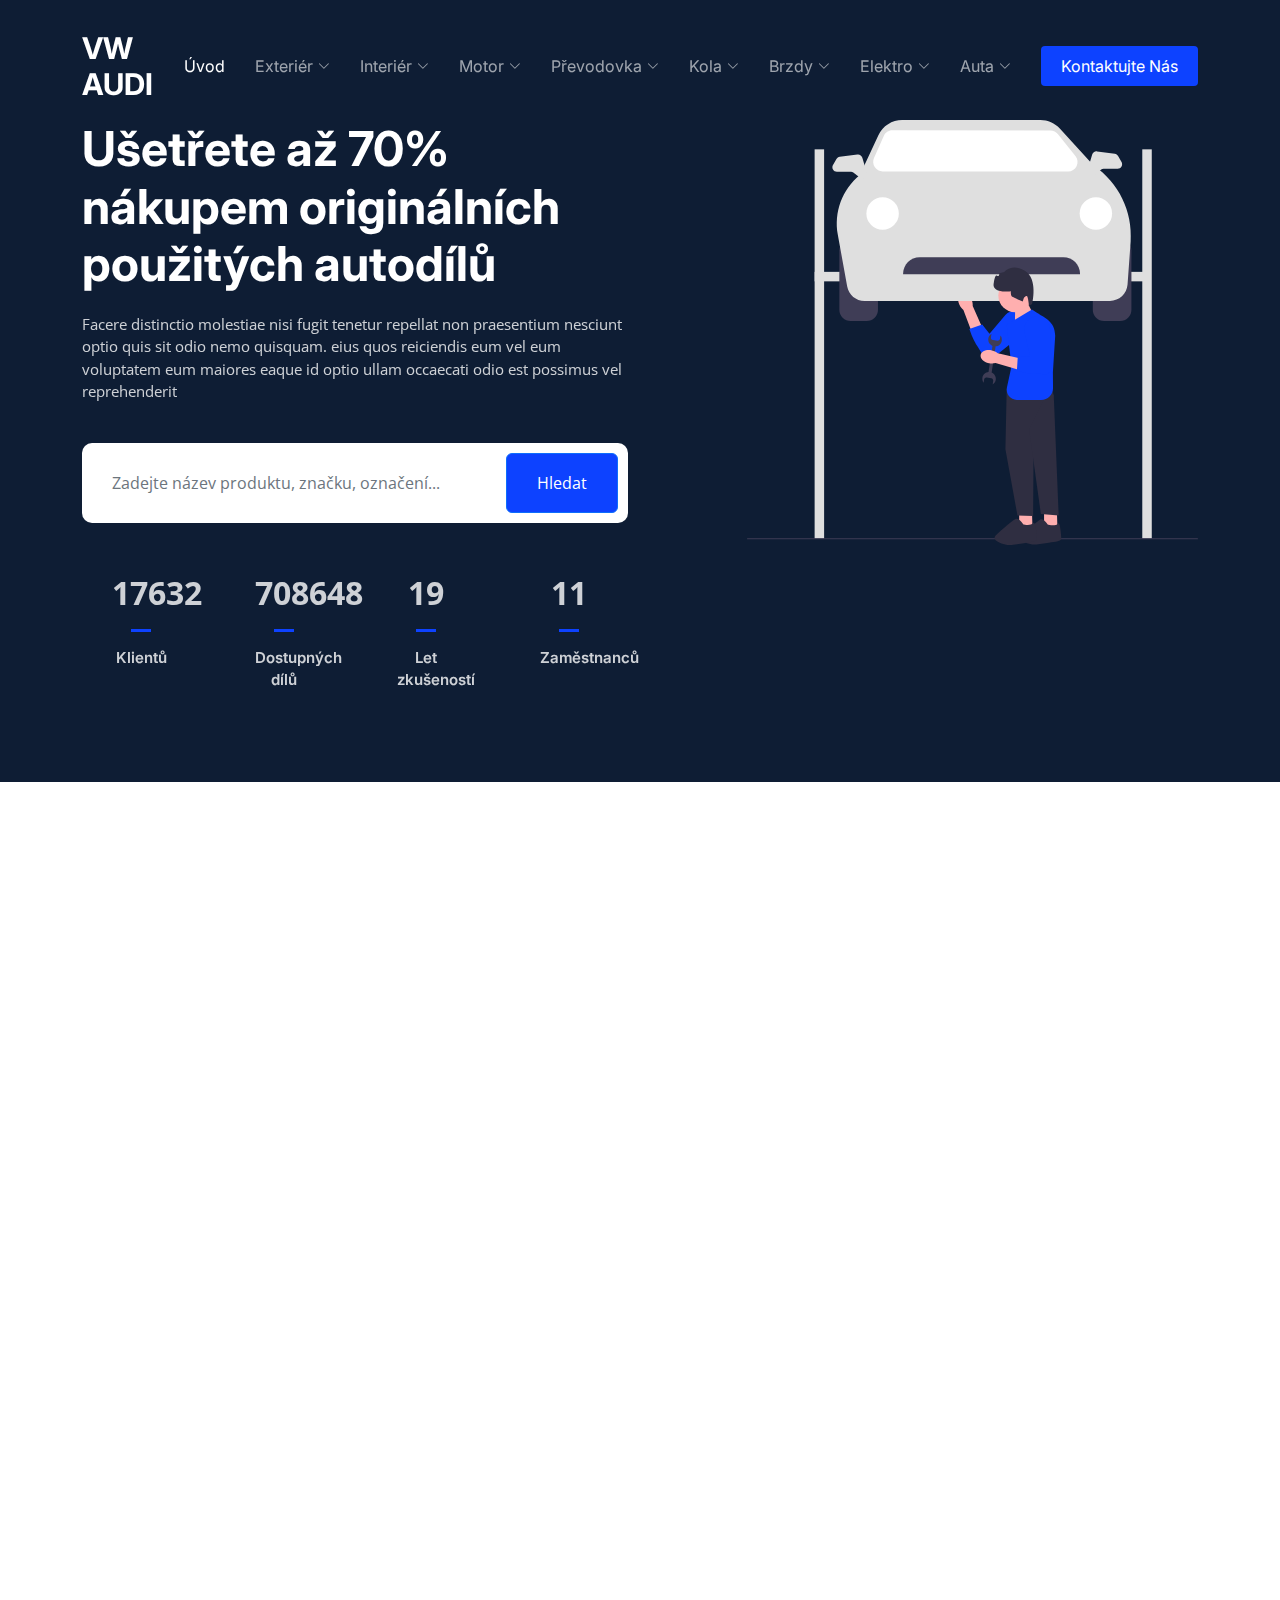
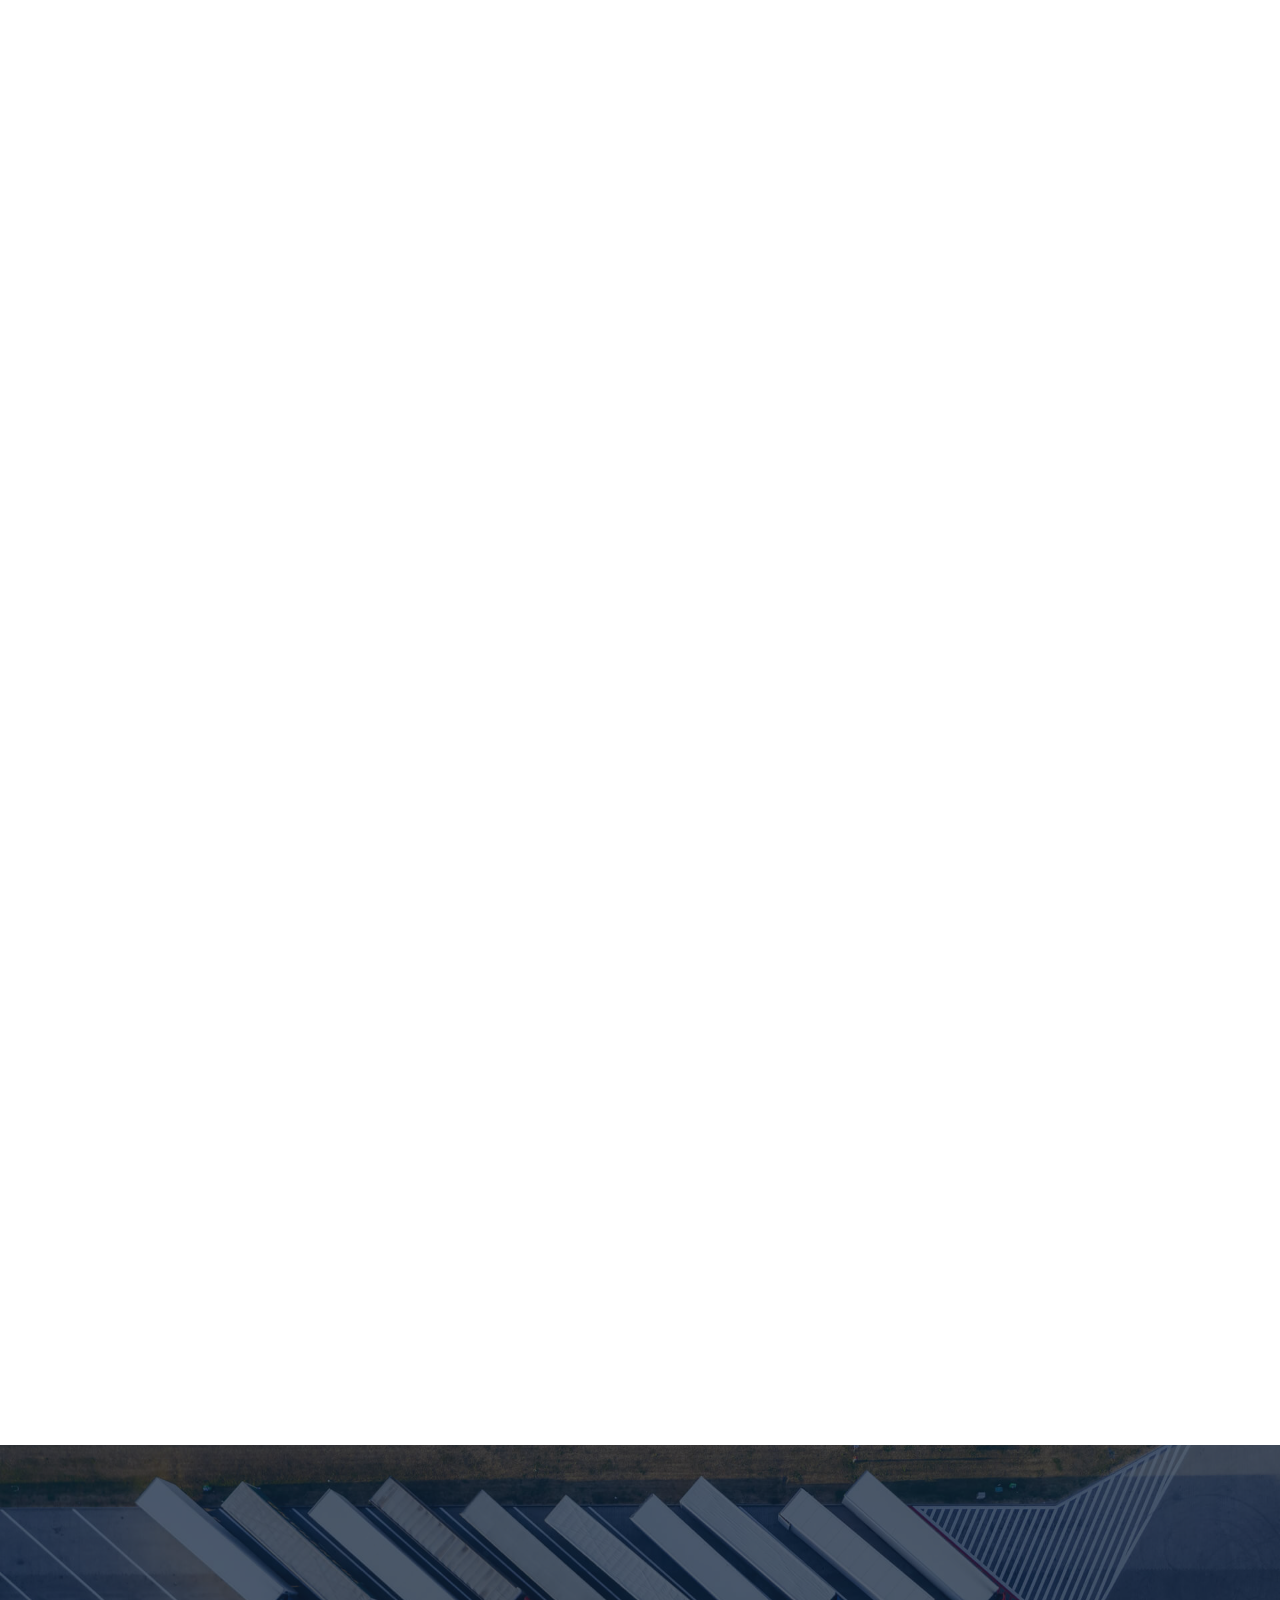
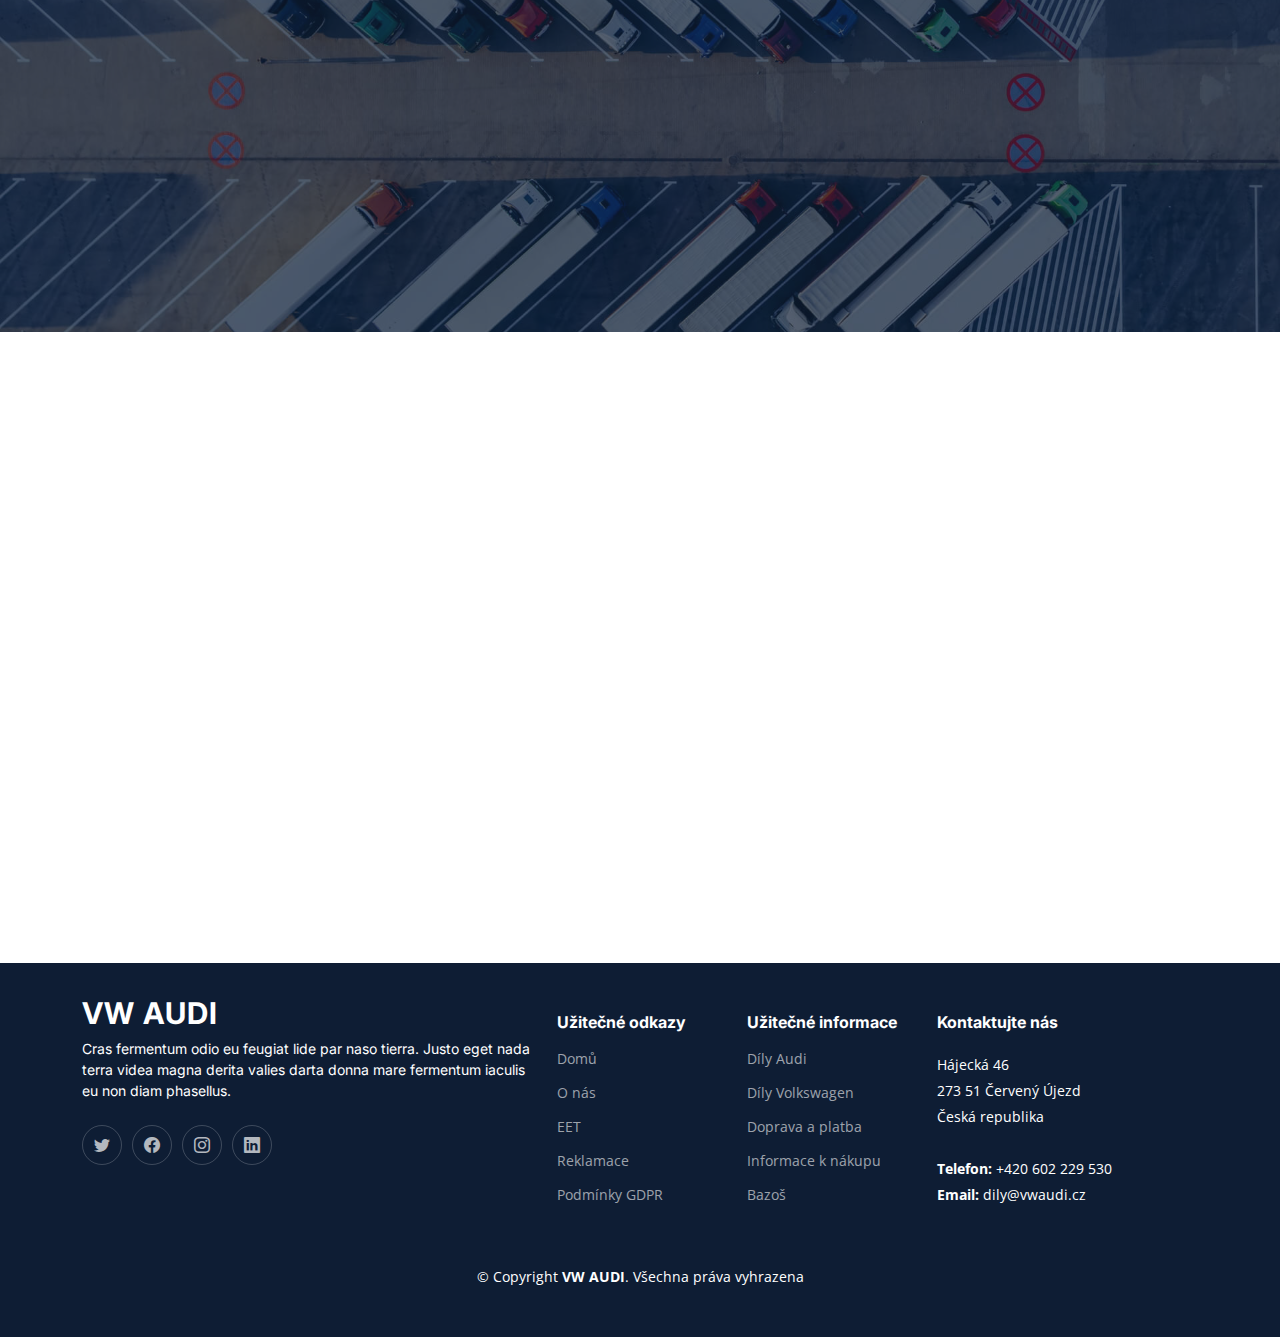
==== index.html @ 7b7fe3d1 "Initial commit" ====
<!DOCTYPE html>
<html lang="cs">

<head>
  <meta charset="utf-8">
  <meta content="width=device-width, initial-scale=1.0" name="viewport">

  <title>VW AUDI - Hlavní stránka</title>
  <meta content="" name="description">
  <meta content="" name="keywords">

  <!-- Favicons -->
  <link rel="apple-touch-icon" sizes="180x180" href="assets/img/favicon/apple-touch-icon.png">
  <link rel="icon" type="image/png" sizes="32x32" href="assets/img/favicon/favicon-32x32.png">
  <link rel="icon" type="image/png" sizes="16x16" href="assets/img/favicon/favicon-16x16.png">
  <link rel="manifest" href="assets/img/favicon/site.webmanifest">

  <!-- Google Fonts -->
  <link rel="preconnect" href="https://fonts.googleapis.com">
  <link rel="preconnect" href="https://fonts.gstatic.com" crossorigin>
  <link href="https://fonts.googleapis.com/css2?family=Open+Sans:ital,wght@0,300;0,400;0,500;0,600;0,700;1,300;1,400;1,600;1,700&family=Poppins:ital,wght@0,300;0,400;0,500;0,600;0,700;1,300;1,400;1,500;1,600;1,700&family=Inter:ital,wght@0,300;0,400;0,500;0,600;0,700;1,300;1,400;1,500;1,600;1,700&display=swap" rel="stylesheet">

  <!-- Vendor CSS Files -->
  <link href="assets/vendor/bootstrap/css/bootstrap.min.css" rel="stylesheet">
  <link href="assets/vendor/bootstrap-icons/bootstrap-icons.css" rel="stylesheet">
  <link href='assets/vendor/boxicons/css/boxicons.min.css' rel='stylesheet'>
  <link href="assets/vendor/fontawesome-free/css/all.min.css" rel="stylesheet">
  <link href="assets/vendor/glightbox/css/glightbox.min.css" rel="stylesheet">
  <link href="assets/vendor/swiper/swiper-bundle.min.css" rel="stylesheet">
  <link href="assets/vendor/aos/aos.css" rel="stylesheet">
  <link rel="stylesheet" href="https://cdn.jsdelivr.net/npm/bootstrap-icons@1.10.3/font/bootstrap-icons.css">

  <!-- Template Main CSS File -->
  <link href="assets/css/main.css" rel="stylesheet">
</head>

<body>

  <!-- ======= Header ======= -->
  <header id="header" class="header d-flex align-items-center fixed-top">
    <div class="container-fluid container-xl d-flex align-items-center justify-content-between">

      <a href="index.html" class="logo d-flex align-items-center">
        <!-- Uncomment the line below if you also wish to use an image logo -->
        <!-- <img src="assets/img/logo.png" alt=""> -->
        <h1>VW AUDI</h1>
      </a>

      <i class="mobile-nav-toggle mobile-nav-show bi bi-list"></i>
      <i class="mobile-nav-toggle mobile-nav-hide d-none bi bi-x"></i>
      <nav id="navbar" class="navbar">
        <ul>
          <li><a href="index.html" class="active">Úvod</a></li>
          <li class="dropdown"><a href="#"><span>Exteriér</span> <i class="bi bi-chevron-down dropdown-indicator"></i></a>
            <ul>
              <li><a href="#">Skla čelní, boční, zadní okna a příslušenství</a></li>
              <li><a href="#">Mechanismy stěračů</a></li>
              <li class="dropdown"><a href="#"><span>Světla, světlomety, mlhovky, blikače</span> <i class="bi bi-chevron-down dropdown-indicator"></i></a>
                <ul>
                  <li><a href="#">Přední světlomety</a></li>
                  <li><a href="#">Zadní světla</a></li>
                </ul>
              </li>
              <li class="dropdown"><a href="#"><span>Karosérie, karošářské díly</span> <i class="bi bi-chevron-down dropdown-indicator"></i></a>
                <ul>
                  <li><a href="#">Dveře a kapoty</a></li>
                  <li><a href="#">Nárazníky</a></li>
                  <li><a href="#">Chladičová stěna</a></li>
                  <li><a href="#">Masky</a></li>
                  <li><a href="#">Zrcátka + slíčka zrcátek</a></li>
                </ul>
              </li>
              <li class="dropdown"><a href="#"><span>Chladiče, kondenzátory</span> <i class="bi bi-chevron-down dropdown-indicator"></i></a>
                <ul>
                  <li><a href="#">Intercooler</a></li>
                  <li><a href="#">Kondenzátory klimatizace</a></li>
                  <li><a href="#">Sahara, držáky vrtulí, vrtule</a></li>
                  <li><a href="#">Vodní chladiče</a></li>
                </ul>
              </li>
              <li><a href="#">Řízení, jednotlivé díly</a></li>
              <li><a href="#">Podvozek, jednotlivé díly</a></li>
              
            </ul>
          </li>

          <li class="dropdown"><a href="#"><span>Interiér</span> <i class="bi bi-chevron-down dropdown-indicator"></i></a>
            <ul>
              <li><a href="#">Vnitřní vybavení, interiér</a></li>
              <li><a href="#">Doplňky</a></li>
              <li><a href="#">Originální příslušenství, autodoplňky</a></li>
              <li class="dropdown"><a href="#"><span>Topení, chlazení, klimatizace</span> <i class="bi bi-chevron-down dropdown-indicator"></i></a>
                <ul>
                  <li><a href="#">Klimatizace</a></li>
                  <li><a href="#">Dopňky</a></li>
                  <li><a href="#">Hadice, trubky, klimatizace</a></li>
                </ul>
              </li>
            </ul>
          </li>

          <li class="dropdown"><a href="#"><span>Motor</span> <i class="bi bi-chevron-down dropdown-indicator"></i></a>
            <ul>
              <li><a href="#">Benzín</a></li>
              <li><a href="#">Diesel</a></li>
              <li><a href="#">Startéry</a></li>
              <li><a href="#">Alternátory</a></li>
              <li><a href="#">Klimakompresory</a></li>
              <li><a href="#">Servopumpy</a></li>
              <li><a href="#">Turbodmychadla</a></li>
              <li><a href="#">Vstřikovače pro motory</a></li>
              <li><a href="#">Vstřikovací čerpadla</a></li>
              <li><a href="#">AGR EGR Ventil</a></li>
              <li><a href="#">Hadice k turbu tlakové</a></li>
              <li><a href="#">Škrtící klapka benzín</a></li>
              <li><a href="#">Škrtící klapka diesel</a></li>
              <li><a href="#">Výfukové potrubí</a></li>
              <li><a href="#">Příprava paliva</a></li>
            </ul>
          </li>

          <li class="dropdown"><a href="#"><span>Převodovka</span> <i class="bi bi-chevron-down dropdown-indicator"></i></a>
            <ul>
              <li><a href="#">Poloosy, kardany</a></li>
            </ul>
          </li>

          <li class="dropdown"><a href="#"><span>Kola</span> <i class="bi bi-chevron-down dropdown-indicator"></i></a>
            <ul>
              <li><a href="#">Litá kola, plechová</a></li>
              <li><a href="#">Disky, pneumatiky</a></li>
            </ul>
          </li>

          <li class="dropdown"><a href="#"><span>Brzdy</span> <i class="bi bi-chevron-down dropdown-indicator"></i></a>
            <ul>
              <li><a href="#">ABS jednotky</a></li>
            </ul>
          </li>

          <li class="dropdown"><a href="#"><span>Elektro</span> <i class="bi bi-chevron-down dropdown-indicator"></i></a>
            <ul>
              <li><a href="#">Airbagy, bezpečnostní pásy, čidla</a></li>
              <li><a href="#">Nezávislá topení</a></li>
              <li><a href="#">Elektrika, elektrosoučástky, elektrodíly</a></li>
            </ul>
          </li>

          <li class="dropdown"><a href="#"><span>Auta</span> <i class="bi bi-chevron-down dropdown-indicator"></i></a>
            <ul>
              <li><a href="#">Volkswagen</a></li>
              <li><a href="#">Audi</a></li>
            </ul>
          </li>

          <li><a class="get-a-quote" href="#">Kontaktujte Nás</a></li>
        </ul>
      </nav><!-- .navbar -->

    </div>
  </header><!-- End Header -->
  <!-- End Header -->

  <!-- ======= Hero Section ======= -->
  <section id="hero" class="hero d-flex align-items-center">
    <div class="container">
      <div class="row gy-4 d-flex justify-content-between">
        <div class="col-lg-6 order-2 order-lg-1 d-flex flex-column justify-content-center">
          <h2 data-aos="fade-up">Ušetřete až 70% nákupem originálních použitých autodílů</h2>
          <p data-aos="fade-up" data-aos-delay="100">Facere distinctio molestiae nisi fugit tenetur repellat non praesentium nesciunt optio quis sit odio nemo quisquam. eius quos reiciendis eum vel eum voluptatem eum maiores eaque id optio ullam occaecati odio est possimus vel reprehenderit</p>

          <form action="#" class="form-search d-flex align-items-stretch mb-3" data-aos="fade-up" data-aos-delay="200">
            <input type="text" class="form-control" placeholder="Zadejte název produktu, značku, označení...">
            <button type="submit" class="btn btn-primary">Hledat</button>
          </form>

          <div class="row gy-4" data-aos="fade-up" data-aos-delay="400">

            <div class="col-lg-3 col-6">
              <div class="stats-item text-center w-100 h-100">
                <span data-purecounter-start="0" data-purecounter-end="23200" data-purecounter-duration="1" class="purecounter"></span>
                <p>Klientů</p>
              </div>
            </div><!-- End Stats Item -->

            <div class="col-lg-3 col-6">
              <div class="stats-item text-center w-100 h-100">
                <span data-purecounter-start="0" data-purecounter-end="932432" data-purecounter-duration="1" class="purecounter"></span>
                <p>Dostupných dílů</p>
              </div>
            </div><!-- End Stats Item -->

            <div class="col-lg-3 col-6">
              <div class="stats-item text-center w-100 h-100">
                <span data-purecounter-start="0" data-purecounter-end="25" data-purecounter-duration="1" class="purecounter"></span>
                <p>Let zkušeností</p>
              </div>
            </div><!-- End Stats Item -->

            <div class="col-lg-3 col-6">
              <div class="stats-item text-center w-100 h-100">
                <span data-purecounter-start="0" data-purecounter-end="15" data-purecounter-duration="1" class="purecounter"></span>
                <p>Zaměstnanců</p>
              </div>
            </div><!-- End Stats Item -->

          </div>
        </div>

        <div class="col-lg-5 order-1 order-lg-2 hero-img" data-aos="zoom-out">
          <img src="assets/img/hero-img.svg" class="img-fluid mb-3 mb-lg-0" alt="">
        </div>

      </div>
    </div>
  </section><!-- End Hero Section -->

  <main id="main">

    <!-- ======= Featured Services Section ======= -->
    <section id="featured-services" class="featured-services">
      <div class="container">

        <div class="row gy-4">

          <div class="col-lg-4 col-md-6 service-item d-flex" data-aos="fade-up">
            <div class="icon flex-shrink-0"><i class="bx bxs-car"></i></div>
            <div>
              <h4 class="title">Exteriér</h4>
              <a href="category-showcase-template.html" class="readmore stretched-link"><span>Klikněte pro zobrazení dílů</span><i class="bi bi-arrow-right"></i></a>
            </div>
          </div>
          <!-- End Service Item -->

          <div class="col-lg-4 col-md-6 service-item d-flex" data-aos="fade-up" data-aos-delay="100">
            <div class="icon flex-shrink-0"><i class="bx bxs-car"></i></div>
            <div>
              <h4 class="title">Interiér</h4>
              <a href="category-showcase-template.html" class="readmore stretched-link"><span>Klikněte pro zobrazení dílů</span><i class="bi bi-arrow-right"></i></a>
            </div>
          </div><!-- End Service Item -->

          <div class="col-lg-4 col-md-6 service-item d-flex" data-aos="fade-up" data-aos-delay="200">
            <div class="icon flex-shrink-0"><i class="bx bxs-car"></i></div>
            <div>
              <h4 class="title">Motor</h4>
              <a href="category-showcase-template.html" class="readmore stretched-link"><span>Klikněte pro zobrazení dílů</span><i class="bi bi-arrow-right"></i></a>
            </div>
          </div><!-- End Service Item -->

          <div class="col-lg-4 col-md-6 service-item d-flex" data-aos="fade-up">
            <div class="icon flex-shrink-0"><i class="fa-solid fa-gears"></i></div>
            <div>
              <h4 class="title">Převodovka</h4>
              <a href="category-showcase-template.html" class="readmore stretched-link"><span>Klikněte pro zobrazení dílů</span><i class="bi bi-arrow-right"></i></a>
            </div>
          </div>
          <!-- End Service Item -->

          <div class="col-lg-4 col-md-6 service-item d-flex" data-aos="fade-up" data-aos-delay="100">
            <div class="icon flex-shrink-0"><i class="fa-solid fa-truck"></i></div>
            <div>
              <h4 class="title">Kola</h4>
              <a href="category-showcase-template.html" class="readmore stretched-link"><span>Klikněte pro zobrazení dílů</span><i class="bi bi-arrow-right"></i></a>
            </div>
          </div><!-- End Service Item -->

          <div class="col-lg-4 col-md-6 service-item d-flex" data-aos="fade-up" data-aos-delay="200">
            <div class="icon flex-shrink-0"><i class="fa-solid fa-truck-ramp-box"></i></div>
            <div>
              <h4 class="title">Brzdy</h4>
              <a href="category-showcase-template.html" class="readmore stretched-link"><span>Klikněte pro zobrazení dílů</span><i class="bi bi-arrow-right"></i></a>
            </div>
          </div><!-- End Service Item -->

          <div class="col-lg-4 col-md-6 service-item d-flex" data-aos="fade-up">
            <div class="icon flex-shrink-0"><i class="fa-solid fa-bolt"></i></div>
            <div>
              <h4 class="title">Elektro</h4>
              <a href="category-showcase-template.html" class="readmore stretched-link"><span>Klikněte pro zobrazení dílů</span><i class="bi bi-arrow-right"></i></a>
            </div>
          </div>
          <!-- End Service Item -->

          <div class="col-lg-4 col-md-6 service-item d-flex" data-aos="fade-up" data-aos-delay="100">
            <div class="icon flex-shrink-0"><i class="fa-solid fa-car"></i></div>
            <div>
              <h4 class="title">Auta</h4>
              <a href="category-showcase-template.html" class="readmore stretched-link"><span>Klikněte pro zobrazení dílů</span><i class="bi bi-arrow-right"></i></a>
            </div>
          </div><!-- End Service Item -->

          <div class="col-lg-4 col-md-6 service-item d-flex" data-aos="fade-up" data-aos-delay="200">
            <div class="icon flex-shrink-0"><i class="fa-solid fa-phone"></i></div>
            <div>
              <h4 class="title">Kontaktujte Nás</h4>
              <a href="#" class="readmore stretched-link"><span>Klikněte pro zobrazení dílů</span><i class="bi bi-arrow-right"></i></a>
            </div>
          </div><!-- End Service Item -->

        </div>

      </div>
    </section><!-- End Featured Services Section -->

    <!-- ======= About Us Section ======= -->
    <section id="about" class="about pt-0">
      <div class="container" data-aos="fade-up">

        <div class="row gy-4">
          <div class="col-lg-6 position-relative align-self-start order-lg-last order-first">
            <img src="assets/img/about.jpg" class="img-fluid" alt="">
            <a href="https://www.youtube.com/watch?v=5L7UdFo9Kqw" class="glightbox play-btn"></a>
          </div>
          <div class="col-lg-6 content order-last  order-lg-first">
            <h3>O nás</h3>
            <p>
              Již více než 20 let se naše společnost zabývá vyhledáváním originálních dílů pro váš Volkswagen nebo Audi až o 70 % levněji než u prodejců. Jsme hrdí na své odborné znalosti při vyhledávání správných dílů pro vaše vozidlo a jejich rychlé a cenově dostupné dodání.            </p>
            <ul>
              <li data-aos="fade-up" data-aos-delay="100">
                <i class="bi bi-diagram-3"></i>
                <div>
                  <h5>Náš tým specialistů neúnavně pracuje na tom, abyste dostali ty nejlepší možné služby a aby vaše vozidlo se správnými díly fungovalo bez problémů.</h5>
                  <p>Chápeme, jak důležité je udržovat váš vůz Volkswagen nebo Audi ve špičkovém stavu, a jsme zde, abychom vám s tím pomohli.</p>
                </div>
              </li>
              <li data-aos="fade-up" data-aos-delay="200">
                <i class="bi bi-fullscreen-exit"></i>
                <div>
                  <h5>Proč tedy platit více, když můžete získat stejně kvalitní díly za méně peněz?</h5>
                  <p>Důvěřujte nám a najděte díly, které potřebujete, za cenu, kterou si můžete dovolit. Kontaktujte nás ještě dnes a dozvíte se více o našich službách a o tom, jak vám můžeme pomoci udržet váš Volkswagen nebo Audi v bezporuchovém provozu.</p>
                </div>
              </li>
              <li data-aos="fade-up" data-aos-delay="300">
                <i class="bi bi-broadcast"></i>
                <div>
                  <h5>Voluptatem et qui exercitationem</h5>
                  <p>Et velit et eos maiores est tempora et quos dolorem autem tempora incidunt maxime veniam</p>
                </div>
              </li>
            </ul>
          </div>
        </div>

      </div>
    </section><!-- End About Us Section -->

    <!-- ======= Services Section ======= -->
    <section id="service" class="services pt-0">
      <div class="container" data-aos="fade-up">

        <div class="section-header">
          <span>Často hledáte</span>
          <h2>Často hledáte</h2>

        </div>

        <div class="row gy-4">

          <div class="col-lg-4 col-md-6" data-aos="fade-up" data-aos-delay="100">
            <div class="card">
              <div class="card-img">
                <img src="assets/img/item-placeholder.jpg" alt="" class="img-fluid">
              </div>
              <h3><a href="item-details-template.html" class="stretched-link">Titulek</a></h3>
              <p>Zde se musí vložit proměna pro popisek. Zatím tu bude tenhle text pro ukázku.</p>
              <h3 class="services status available">Dostupné</h3>
              <h3><span>2340</span> Kč</h3>
            </div>
          </div><!-- End Card Item -->

          <div class="col-lg-4 col-md-6" data-aos="fade-up" data-aos-delay="100">
            <div class="card">
              <div class="card-img">
                <img src="assets/img/item-placeholder.jpg" alt="" class="img-fluid">
              </div>
              <h3><a href="item-details-template.html" class="stretched-link">Titulek</a></h3>
              <p>Zde se musí vložit proměna pro popisek. Zatím tu bude tenhle text pro ukázku.</p>
              <h3 class="services status not-available">Nedostupné</h3>
              <h3><span>2340</span> Kč</h3>
            </div>
          </div><!-- End Card Item -->

          <div class="col-lg-4 col-md-6" data-aos="fade-up" data-aos-delay="100">
            <div class="card">
              <div class="card-img">
                <img src="assets/img/item-placeholder.jpg" alt="" class="img-fluid">
              </div>
              <h3><a href="item-details-template.html" class="stretched-link">Titulek</a></h3>
              <p>Zde se musí vložit proměna pro popisek. Zatím tu bude tenhle text pro ukázku.</p>
              <h3 class="services status available">Dostupné</h3>
              <h3><span>2340</span> Kč</h3>
            </div>
          </div><!-- End Card Item -->

          <div class="col-lg-4 col-md-6" data-aos="fade-up" data-aos-delay="100">
            <div class="card">
              <div class="card-img">
                <img src="assets/img/item-placeholder.jpg" alt="" class="img-fluid">
              </div>
              <h3><a href="item-details-template.html" class="stretched-link">Titulek</a></h3>
              <p>Zde se musí vložit proměna pro popisek. Zatím tu bude tenhle text pro ukázku.</p>
              <h3 class="services status not-available">Nedostupné</h3>
              <h3><span>2340</span> Kč</h3>
            </div>
          </div><!-- End Card Item -->

          <div class="col-lg-4 col-md-6" data-aos="fade-up" data-aos-delay="100">
            <div class="card">
              <div class="card-img">
                <img src="assets/img/item-placeholder.jpg" alt="" class="img-fluid">
              </div>
              <h3><a href="item-details-template.html" class="stretched-link">Titulek</a></h3>
              <p>Zde se musí vložit proměna pro popisek. Zatím tu bude tenhle text pro ukázku.</p>
              <h3 class="services status available">Dostupné</h3>
              <h3><span>2340</span> Kč</h3>
            </div>
          </div><!-- End Card Item -->

          <div class="col-lg-4 col-md-6" data-aos="fade-up" data-aos-delay="100">
            <div class="card">
              <div class="card-img">
                <img src="assets/img/item-placeholder.jpg" alt="" class="img-fluid">
              </div>
              <h3><a href="item-details-template.html" class="stretched-link">Titulek</a></h3>
              <p>Zde se musí vložit proměna pro popisek. Zatím tu bude tenhle text pro ukázku.</p>
              <h3 class="services status not-available">Nedostupné</h3>
              <h3><span>2340</span> Kč</h3>
            </div>
          </div><!-- End Card Item -->

        </div>

      </div>
    </section><!-- End Services Section -->

    <!-- ======= Testimonials Section ======= -->
    <section id="testimonials" class="testimonials">
      <div class="container">

        <div class="slides-1 swiper" data-aos="fade-up">
          <div class="swiper-wrapper">

            <div class="swiper-slide">
              <div class="testimonial-item">
                <img src="assets/img/testimonials/testimonials-1.jpg" class="testimonial-img" alt="">
                <h3>Saul Goodman</h3>
                <h4>Ceo &amp; Founder</h4>
                <div class="stars">
                  <i class="bi bi-star-fill"></i><i class="bi bi-star-fill"></i><i class="bi bi-star-fill"></i><i class="bi bi-star-fill"></i><i class="bi bi-star-fill"></i>
                </div>
                <p>
                  <i class="bi bi-quote quote-icon-left"></i>
                  Proin iaculis purus consequat sem cure digni ssim donec porttitora entum suscipit rhoncus. Accusantium quam, ultricies eget id, aliquam eget nibh et. Maecen aliquam, risus at semper.
                  <i class="bi bi-quote quote-icon-right"></i>
                </p>
              </div>
            </div><!-- End testimonial item -->

            <div class="swiper-slide">
              <div class="testimonial-item">
                <img src="assets/img/testimonials/testimonials-2.jpg" class="testimonial-img" alt="">
                <h3>Sara Wilsson</h3>
                <h4>Designer</h4>
                <div class="stars">
                  <i class="bi bi-star-fill"></i><i class="bi bi-star-fill"></i><i class="bi bi-star-fill"></i><i class="bi bi-star-fill"></i><i class="bi bi-star-fill"></i>
                </div>
                <p>
                  <i class="bi bi-quote quote-icon-left"></i>
                  Export tempor illum tamen malis malis eram quae irure esse labore quem cillum quid cillum eram malis quorum velit fore eram velit sunt aliqua noster fugiat irure amet legam anim culpa.
                  <i class="bi bi-quote quote-icon-right"></i>
                </p>
              </div>
            </div><!-- End testimonial item -->

            <div class="swiper-slide">
              <div class="testimonial-item">
                <img src="assets/img/testimonials/testimonials-3.jpg" class="testimonial-img" alt="">
                <h3>Jena Karlis</h3>
                <h4>Store Owner</h4>
                <div class="stars">
                  <i class="bi bi-star-fill"></i><i class="bi bi-star-fill"></i><i class="bi bi-star-fill"></i><i class="bi bi-star-fill"></i><i class="bi bi-star-fill"></i>
                </div>
                <p>
                  <i class="bi bi-quote quote-icon-left"></i>
                  Enim nisi quem export duis labore cillum quae magna enim sint quorum nulla quem veniam duis minim tempor labore quem eram duis noster aute amet eram fore quis sint minim.
                  <i class="bi bi-quote quote-icon-right"></i>
                </p>
              </div>
            </div><!-- End testimonial item -->

            <div class="swiper-slide">
              <div class="testimonial-item">
                <img src="assets/img/testimonials/testimonials-4.jpg" class="testimonial-img" alt="">
                <h3>Matt Brandon</h3>
                <h4>Freelancer</h4>
                <div class="stars">
                  <i class="bi bi-star-fill"></i><i class="bi bi-star-fill"></i><i class="bi bi-star-fill"></i><i class="bi bi-star-fill"></i><i class="bi bi-star-fill"></i>
                </div>
                <p>
                  <i class="bi bi-quote quote-icon-left"></i>
                  Fugiat enim eram quae cillum dolore dolor amet nulla culpa multos export minim fugiat minim velit minim dolor enim duis veniam ipsum anim magna sunt elit fore quem dolore labore illum veniam.
                  <i class="bi bi-quote quote-icon-right"></i>
                </p>
              </div>
            </div><!-- End testimonial item -->

            <div class="swiper-slide">
              <div class="testimonial-item">
                <img src="assets/img/testimonials/testimonials-5.jpg" class="testimonial-img" alt="">
                <h3>John Larson</h3>
                <h4>Entrepreneur</h4>
                <div class="stars">
                  <i class="bi bi-star-fill"></i><i class="bi bi-star-fill"></i><i class="bi bi-star-fill"></i><i class="bi bi-star-fill"></i><i class="bi bi-star-fill"></i>
                </div>
                <p>
                  <i class="bi bi-quote quote-icon-left"></i>
                  Quis quorum aliqua sint quem legam fore sunt eram irure aliqua veniam tempor noster veniam enim culpa labore duis sunt culpa nulla illum cillum fugiat legam esse veniam culpa fore nisi cillum quid.
                  <i class="bi bi-quote quote-icon-right"></i>
                </p>
              </div>
            </div><!-- End testimonial item -->

          </div>
          <div class="swiper-pagination"></div>
        </div>

      </div>
    </section><!-- End Testimonials Section -->

    <!-- ======= Frequently Asked Questions Section ======= -->
    <section id="faq" class="faq">
      <div class="container" data-aos="fade-up">

        <div class="section-header">
          <span>Často Kladené Otázky</span>
          <h2>Často Kladené Otázky</h2>

        </div>

        <div class="row justify-content-center" data-aos="fade-up" data-aos-delay="200">
          <div class="col-lg-10">

            <div class="accordion accordion-flush" id="faqlist">

              <div class="accordion-item">
                <h3 class="accordion-header">
                  <button class="accordion-button collapsed" type="button" data-bs-toggle="collapse" data-bs-target="#faq-content-1">
                    <i class="bi bi-question-circle question-icon"></i>
                    Jaké díly Volkswagen a Audi prodáváte?
                  </button>
                </h3>
                <div id="faq-content-1" class="accordion-collapse collapse" data-bs-parent="#faqlist">
                  <div class="accordion-body">
                    Specializujeme se na vyhledávání originálních dílů pro všechny modely vozidel Volkswagen a Audi. Pomůžeme vám najít vše, co potřebujete, aby vaše vozidlo fungovalo bez problémů, od motorových dílů až po součásti interiéru a exteriéru.                  </div>
                </div>
              </div><!-- # Faq item-->

              <div class="accordion-item">
                <h3 class="accordion-header">
                  <button class="accordion-button collapsed" type="button" data-bs-toggle="collapse" data-bs-target="#faq-content-2">
                    <i class="bi bi-question-circle question-icon"></i>
                    Jak si mohu být jistý, že dostanu správný díl pro své vozidlo?
                  </button>
                </h3>
                <div id="faq-content-2" class="accordion-collapse collapse" data-bs-parent="#faqlist">
                  <div class="accordion-body">
                    Náš tým odborníků má vysoké znalosti o vozidlech Volkswagen a Audi a využíváme pokročilé technologie k vyhledání přesně těch dílů, které potřebujete. Budeme s vámi spolupracovat, abychom se ujistili, že dostanete správný díl pro vaše konkrétní vozidlo.
                  </div>
                </div>
              </div><!-- # Faq item-->

              <div class="accordion-item">
                <h3 class="accordion-header">
                  <button class="accordion-button collapsed" type="button" data-bs-toggle="collapse" data-bs-target="#faq-content-3">
                    <i class="bi bi-question-circle question-icon"></i>
                    Jak si mohu objednat díl?
                  </button>
                </h3>
                <div id="faq-content-3" class="accordion-collapse collapse" data-bs-parent="#faqlist">
                  <div class="accordion-body">
                    Objednávku můžete zadat prostřednictvím našich webových stránek nebo pomocí emailu. Budeme s vámi spolupracovat na vyhledání správného dílu a zajistíme, aby vám byl co nejrychleji dodán.                  </div>
                </div>
              </div><!-- # Faq item-->

              <div class="accordion-item">
                <h3 class="accordion-header">
                  <button class="accordion-button collapsed" type="button" data-bs-toggle="collapse" data-bs-target="#faq-content-4">
                    <i class="bi bi-question-circle question-icon"></i>
                    Ac odio tempor orci dapibus. Aliquam eleifend mi in nulla?
                  </button>
                </h3>
                <div id="faq-content-4" class="accordion-collapse collapse" data-bs-parent="#faqlist">
                  <div class="accordion-body">
                    <i class="bi bi-question-circle question-icon"></i>
                    Dolor sit amet consectetur adipiscing elit pellentesque habitant morbi. Id interdum velit laoreet id donec ultrices. Fringilla phasellus faucibus scelerisque eleifend donec pretium. Est pellentesque elit ullamcorper dignissim. Mauris ultrices eros in cursus turpis massa tincidunt dui.
                  </div>
                </div>
              </div><!-- # Faq item-->

              <div class="accordion-item">
                <h3 class="accordion-header">
                  <button class="accordion-button collapsed" type="button" data-bs-toggle="collapse" data-bs-target="#faq-content-5">
                    <i class="bi bi-question-circle question-icon"></i>
                    Za jak dlouho obdržím svou objednávku?
                  </button>
                </h3>
                <div id="faq-content-5" class="accordion-collapse collapse" data-bs-parent="#faqlist">
                  <div class="accordion-body">
                    Doba dodání se může lišit v závislosti na dílu a vaší lokalitě, ale obvykle se snažíme doručit do 3-5 pracovních dnů. V průběhu celého procesu vás budeme informovat a poskytneme vám informace o sledování, abyste měli přehled o tom, kde se vaše objednávka nachází.                  </div>
                </div>
              </div><!-- # Faq item-->

            </div>

          </div>
        </div>

      </div>
    </section><!-- End Frequently Asked Questions Section -->

  </main><!-- End #main -->

  <!-- ======= Footer ======= -->
  <footer id="footer" class="footer">

    <div class="container">
      <div class="row gy-4">
        <div class="col-lg-5 col-md-12 footer-info">
          <a href="index.html" class="logo d-flex align-items-center">
            <span>VW AUDI</span>
          </a>
          <p>Cras fermentum odio eu feugiat lide par naso tierra. Justo eget nada terra videa magna derita valies darta donna mare fermentum iaculis eu non diam phasellus.</p>
          <div class="social-links d-flex mt-4">
            <a href="#" class="twitter"><i class="bi bi-twitter"></i></a>
            <a href="#" class="facebook"><i class="bi bi-facebook"></i></a>
            <a href="#" class="instagram"><i class="bi bi-instagram"></i></a>
            <a href="#" class="linkedin"><i class="bi bi-linkedin"></i></a>
          </div>
        </div>

        <div class="col-lg-2 col-6 footer-links">
          <h4>Užitečné odkazy</h4>
          <ul>
            <li><a href="#">Domů</a></li>
            <li><a href="#">O nás</a></li>
            <li><a href="#">EET</a></li>
            <li><a href="#">Reklamace</a></li>
            <li><a href="#">Podmínky GDPR</a></li>
          </ul>
        </div>

        <div class="col-lg-2 col-6 footer-links">
          <h4>Užitečné informace</h4>
          <ul>
            <li><a href="#">Díly Audi</a></li>
            <li><a href="#">Díly Volkswagen</a></li>
            <li><a href="#">Doprava a platba</a></li>
            <li><a href="#">Informace k nákupu</a></li>
            <li><a href="http://auto.bazos.cz/?hledat=ROBERT+HERMAN&hlokalita=&humkreis=25&cenaod=&cenado=&kitx=ano" target="_blank">Bazoš</a></li>
          </ul>
        </div>

        <div class="col-lg-3 col-md-12 footer-contact text-center text-md-start">
          <h4>Kontaktujte nás</h4>
          <p>
            Hájecká 46 <br>
            273 51 Červený Újezd<br>
            Česká republika <br><br>
            <strong>Telefon:</strong> +420 602 229 530<br>
            <strong>Email:</strong> dily@vwaudi.cz<br>
          </p>

        </div>

      </div>
    </div>

    <div class="container mt-4">
      <div class="copyright">
        &copy; Copyright <strong><span>VW AUDI</span></strong>. Všechna práva vyhrazena
      </div>
      
    </div>

  </footer><!-- End Footer -->
  <!-- End Footer -->

  <a href="#" class="scroll-top d-flex align-items-center justify-content-center"><i class="bi bi-arrow-up-short"></i></a>

  <div id="preloader"></div>

  <!-- Vendor JS Files -->
  <script src="assets/vendor/bootstrap/js/bootstrap.bundle.min.js"></script>
  <script src="assets/vendor/purecounter/purecounter_vanilla.js"></script>
  <script src="assets/vendor/glightbox/js/glightbox.min.js"></script>
  <script src="assets/vendor/swiper/swiper-bundle.min.js"></script>
  <script src="assets/vendor/aos/aos.js"></script>
  <script src="assets/vendor/php-email-form/validate.js"></script>

  <!-- Template Main JS File -->
  <script src="assets/js/main.js"></script>

</body>

</html>
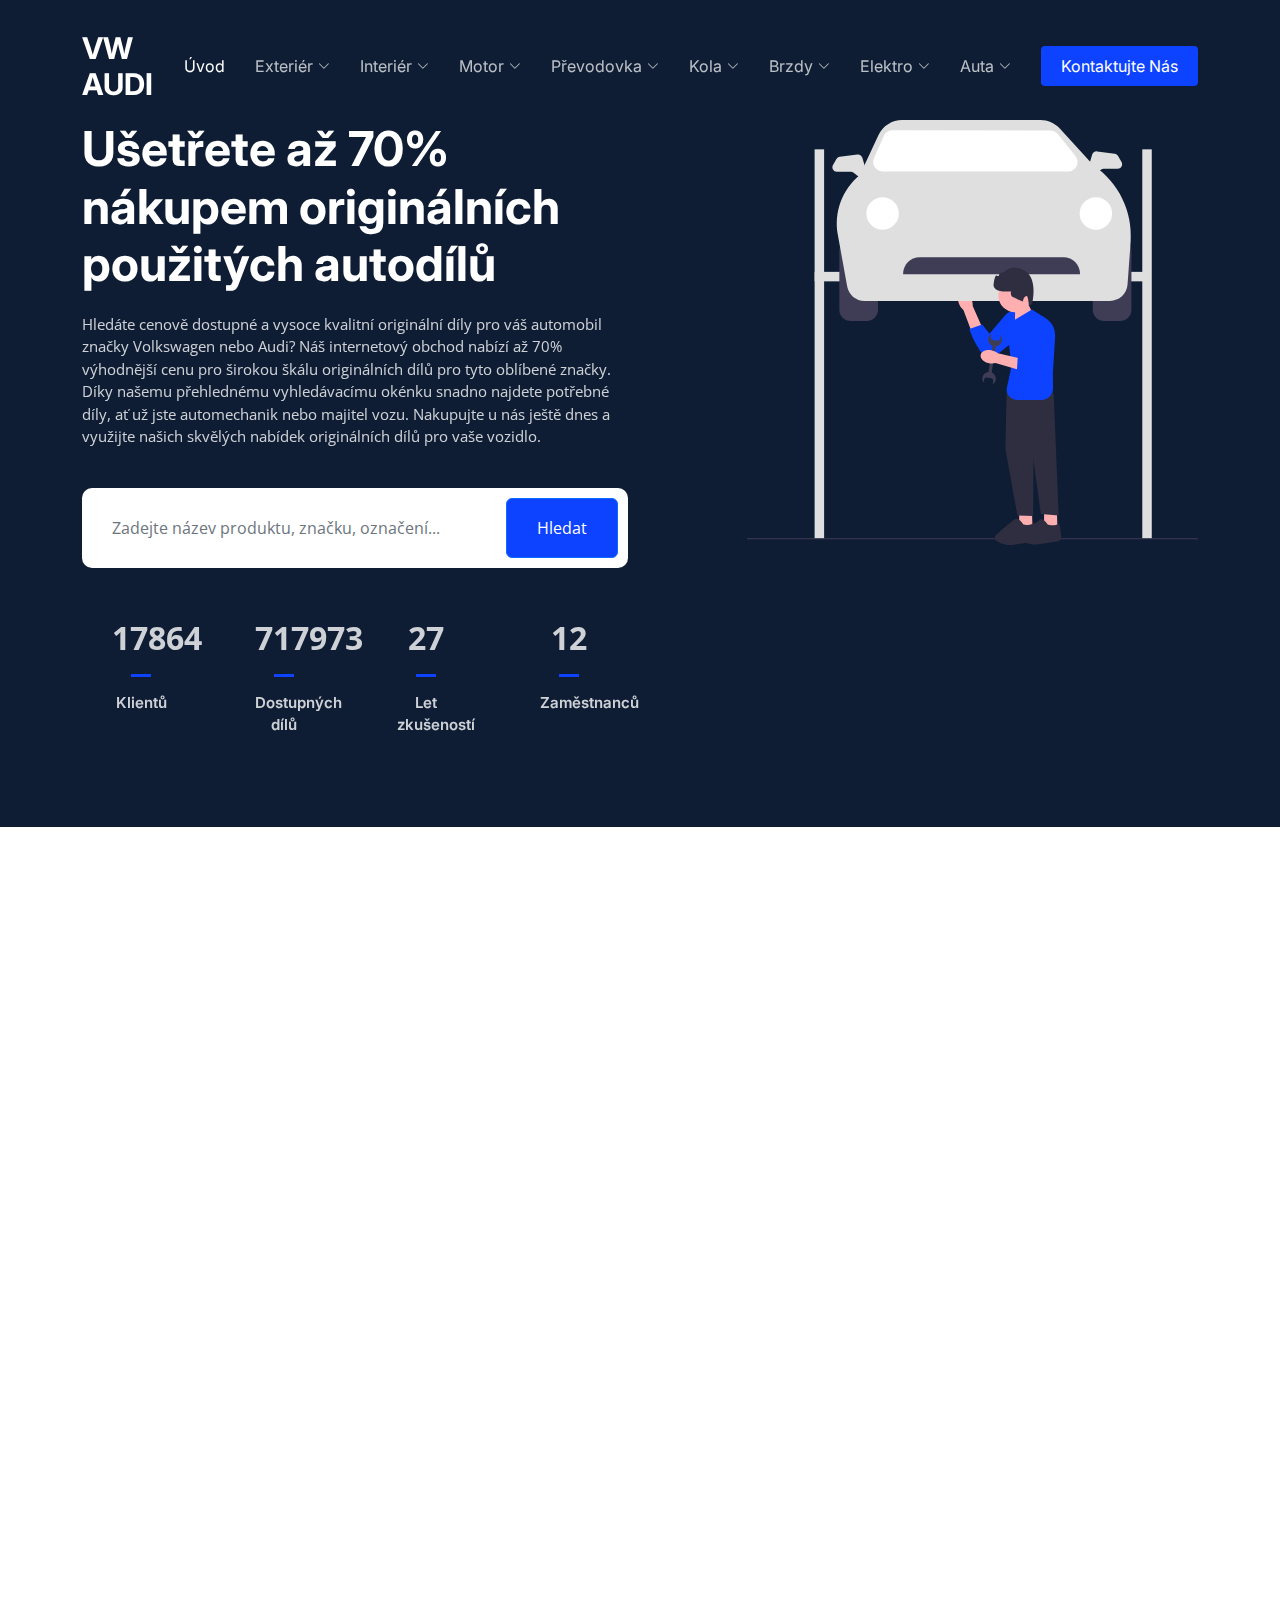
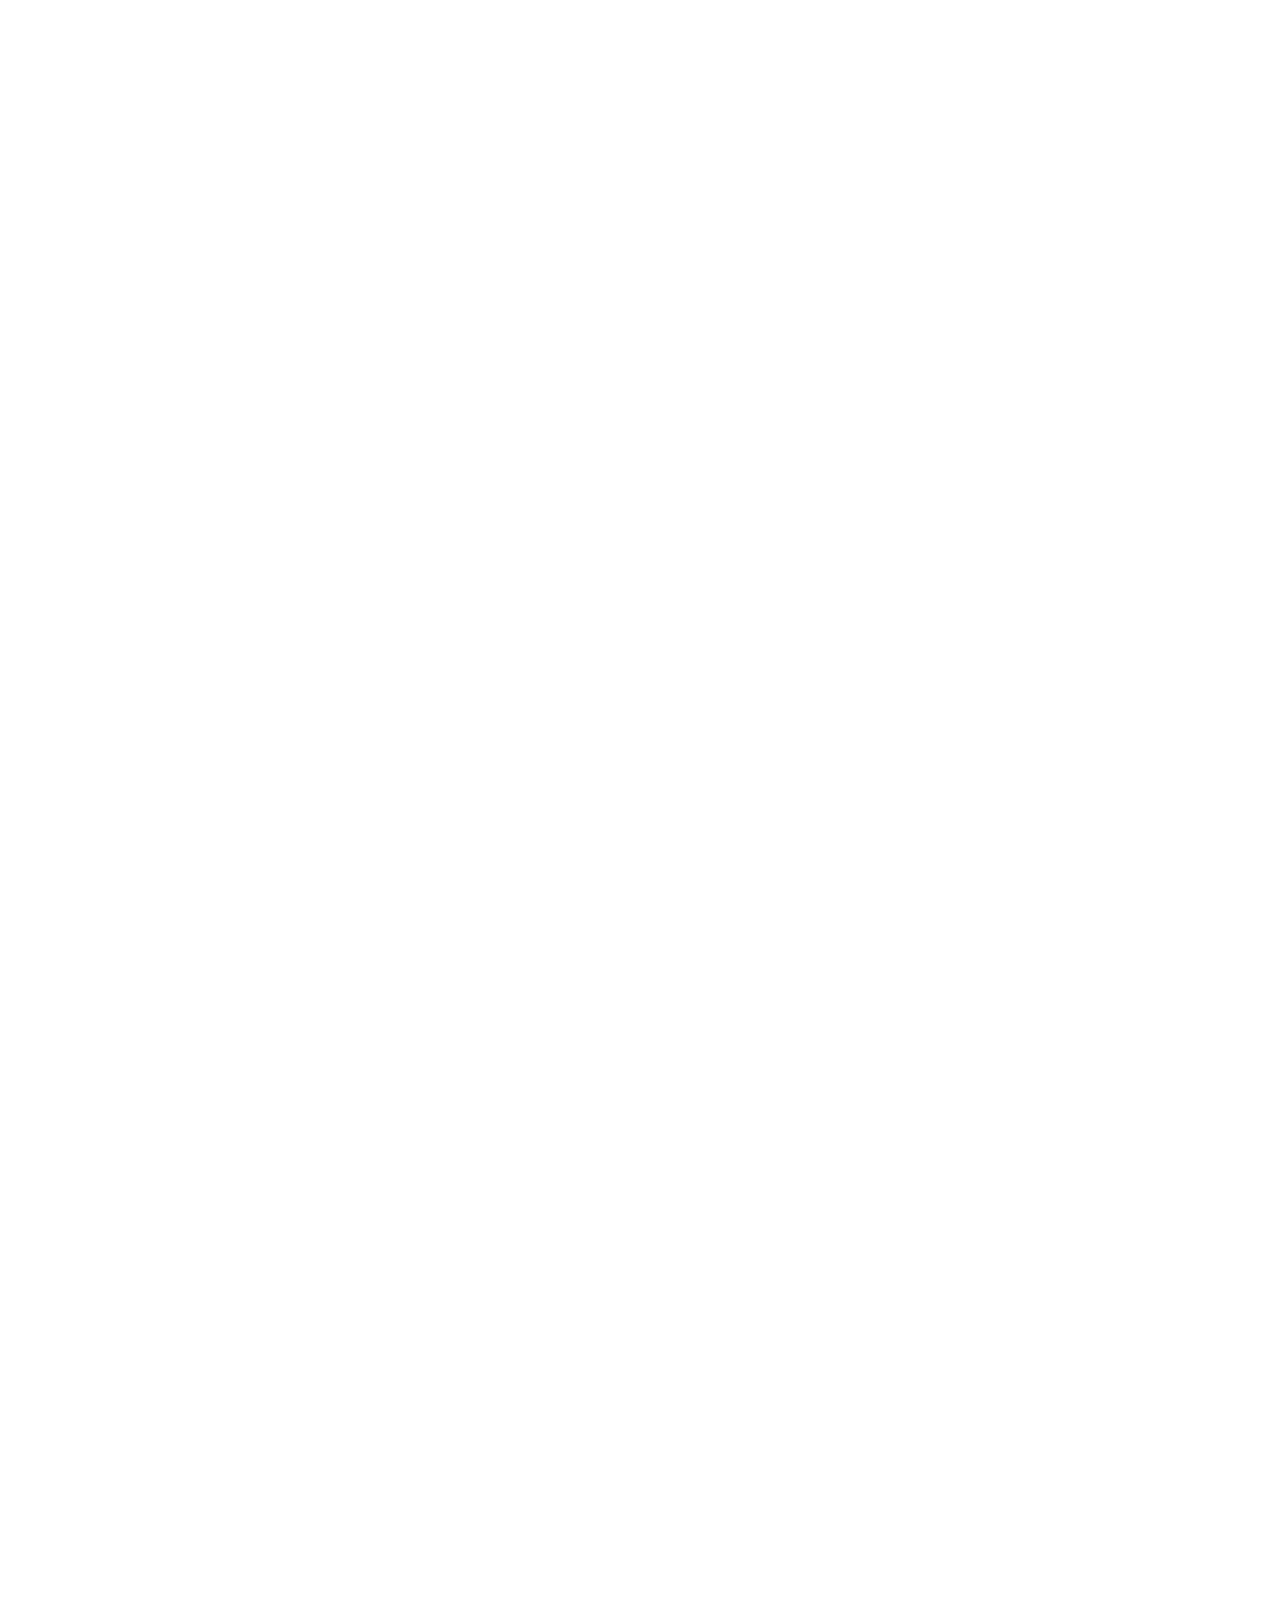
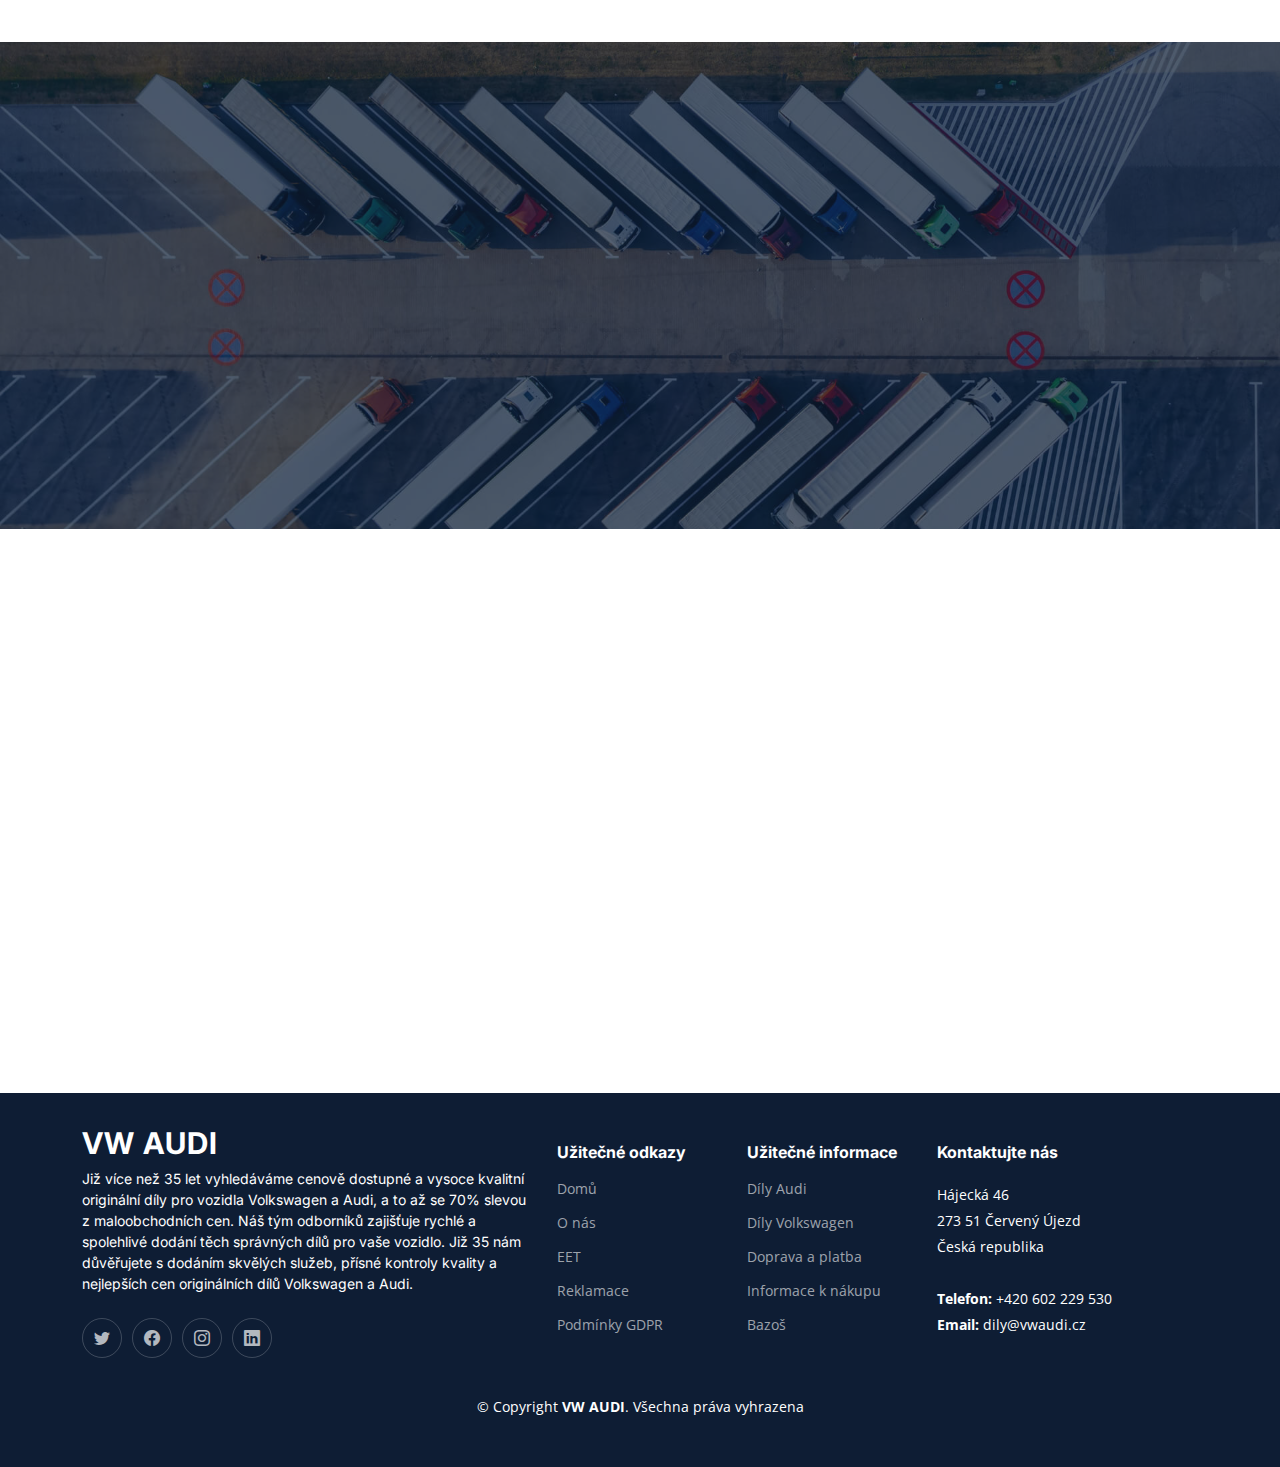
==== commit dcd4f49b: "Edited text, icons and css" ====
--- a/index.html
+++ b/index.html
@@ -167,7 +167,7 @@
       <div class="row gy-4 d-flex justify-content-between">
         <div class="col-lg-6 order-2 order-lg-1 d-flex flex-column justify-content-center">
           <h2 data-aos="fade-up">Ušetřete až 70% nákupem originálních použitých autodílů</h2>
-          <p data-aos="fade-up" data-aos-delay="100">Facere distinctio molestiae nisi fugit tenetur repellat non praesentium nesciunt optio quis sit odio nemo quisquam. eius quos reiciendis eum vel eum voluptatem eum maiores eaque id optio ullam occaecati odio est possimus vel reprehenderit</p>
+          <p data-aos="fade-up" data-aos-delay="100">Hledáte cenově dostupné a vysoce kvalitní originální díly pro váš automobil značky Volkswagen nebo Audi? Náš internetový obchod nabízí až 70% výhodnější cenu pro širokou škálu originálních dílů pro tyto oblíbené značky. Díky našemu přehlednému vyhledávacímu okénku snadno najdete potřebné díly, ať už jste automechanik nebo majitel vozu. Nakupujte u nás ještě dnes a využijte našich skvělých nabídek originálních dílů pro vaše vozidlo.</p>
 
           <form action="#" class="form-search d-flex align-items-stretch mb-3" data-aos="fade-up" data-aos-delay="200">
             <input type="text" class="form-control" placeholder="Zadejte název produktu, značku, označení...">
@@ -192,7 +192,7 @@
 
             <div class="col-lg-3 col-6">
               <div class="stats-item text-center w-100 h-100">
-                <span data-purecounter-start="0" data-purecounter-end="25" data-purecounter-duration="1" class="purecounter"></span>
+                <span data-purecounter-start="0" data-purecounter-end="35" data-purecounter-duration="1" class="purecounter"></span>
                 <p>Let zkušeností</p>
               </div>
             </div><!-- End Stats Item -->
@@ -233,7 +233,7 @@
           <!-- End Service Item -->
 
           <div class="col-lg-4 col-md-6 service-item d-flex" data-aos="fade-up" data-aos-delay="100">
-            <div class="icon flex-shrink-0"><i class="bx bxs-car"></i></div>
+            <div class="icon flex-shrink-0"><i class="fa-solid fa-spa"></i></div>
             <div>
               <h4 class="title">Interiér</h4>
               <a href="category-showcase-template.html" class="readmore stretched-link"><span>Klikněte pro zobrazení dílů</span><i class="bi bi-arrow-right"></i></a>
@@ -241,7 +241,7 @@
           </div><!-- End Service Item -->
 
           <div class="col-lg-4 col-md-6 service-item d-flex" data-aos="fade-up" data-aos-delay="200">
-            <div class="icon flex-shrink-0"><i class="bx bxs-car"></i></div>
+            <div class="icon flex-shrink-0"><i class="bx bx-shape-circle"></i></div>
             <div>
               <h4 class="title">Motor</h4>
               <a href="category-showcase-template.html" class="readmore stretched-link"><span>Klikněte pro zobrazení dílů</span><i class="bi bi-arrow-right"></i></a>
@@ -258,7 +258,7 @@
           <!-- End Service Item -->
 
           <div class="col-lg-4 col-md-6 service-item d-flex" data-aos="fade-up" data-aos-delay="100">
-            <div class="icon flex-shrink-0"><i class="fa-solid fa-truck"></i></div>
+            <div class="icon flex-shrink-0"><i class="bx bx-circle"></i></div>
             <div>
               <h4 class="title">Kola</h4>
               <a href="category-showcase-template.html" class="readmore stretched-link"><span>Klikněte pro zobrazení dílů</span><i class="bi bi-arrow-right"></i></a>
@@ -266,7 +266,7 @@
           </div><!-- End Service Item -->
 
           <div class="col-lg-4 col-md-6 service-item d-flex" data-aos="fade-up" data-aos-delay="200">
-            <div class="icon flex-shrink-0"><i class="fa-solid fa-truck-ramp-box"></i></div>
+            <div class="icon flex-shrink-0"><i class="bi bi-sign-stop"></i></div>
             <div>
               <h4 class="title">Brzdy</h4>
               <a href="category-showcase-template.html" class="readmore stretched-link"><span>Klikněte pro zobrazení dílů</span><i class="bi bi-arrow-right"></i></a>
@@ -315,27 +315,27 @@
           <div class="col-lg-6 content order-last  order-lg-first">
             <h3>O nás</h3>
             <p>
-              Již více než 20 let se naše společnost zabývá vyhledáváním originálních dílů pro váš Volkswagen nebo Audi až o 70 % levněji než u prodejců. Jsme hrdí na své odborné znalosti při vyhledávání správných dílů pro vaše vozidlo a jejich rychlé a cenově dostupné dodání.            </p>
+              Již více než 35 let se naše společnost zabývá vyhledáváním originálních dílů pro váš Volkswagen nebo Audi až o 70 % levněji než u prodejců. Jsme hrdí na své odborné znalosti při vyhledávání správných dílů pro vaše vozidlo a jejich rychlé a cenově dostupné dodání.            </p>
             <ul>
               <li data-aos="fade-up" data-aos-delay="100">
-                <i class="bi bi-diagram-3"></i>
+                <i class="bi bi-people-fill"></i>
                 <div>
                   <h5>Náš tým specialistů neúnavně pracuje na tom, abyste dostali ty nejlepší možné služby a aby vaše vozidlo se správnými díly fungovalo bez problémů.</h5>
                   <p>Chápeme, jak důležité je udržovat váš vůz Volkswagen nebo Audi ve špičkovém stavu, a jsme zde, abychom vám s tím pomohli.</p>
                 </div>
               </li>
               <li data-aos="fade-up" data-aos-delay="200">
-                <i class="bi bi-fullscreen-exit"></i>
+                <i class="bi bi-patch-question"></i>
                 <div>
                   <h5>Proč tedy platit více, když můžete získat stejně kvalitní díly za méně peněz?</h5>
                   <p>Důvěřujte nám a najděte díly, které potřebujete, za cenu, kterou si můžete dovolit. Kontaktujte nás ještě dnes a dozvíte se více o našich službách a o tom, jak vám můžeme pomoci udržet váš Volkswagen nebo Audi v bezporuchovém provozu.</p>
                 </div>
               </li>
               <li data-aos="fade-up" data-aos-delay="300">
-                <i class="bi bi-broadcast"></i>
+                <i class="bi bi-clipboard2-check"></i>
                 <div>
-                  <h5>Voluptatem et qui exercitationem</h5>
-                  <p>Et velit et eos maiores est tempora et quos dolorem autem tempora incidunt maxime veniam</p>
+                  <h5>Naše garance kvality</h5>
+                  <p>Jsme hrdí na to, že nabízíme pouze originální díly pro vaše vozidlo. Náš tým specialistů dbá na to, aby každý díl prošel pečlivou kontrolou a splňoval přísné standardy kvality. Věříme, že použití originálních dílů je klíčové pro udržení vašeho vozidla v bezvadném stavu, a proto se snažíme zajistit, aby naše nabídka obsahovala pouze díly s nejvyšší kvalitou. Pokud hledáte spolehlivé a kvalitní díly pro své vozidlo, neváhejte se na nás obrátit. Jsme tu pro vás a poskytneme vám ty nejlepší možné služby.</p>
                 </div>
               </li>
             </ul>
@@ -585,21 +585,6 @@
 
               <div class="accordion-item">
                 <h3 class="accordion-header">
-                  <button class="accordion-button collapsed" type="button" data-bs-toggle="collapse" data-bs-target="#faq-content-4">
-                    <i class="bi bi-question-circle question-icon"></i>
-                    Ac odio tempor orci dapibus. Aliquam eleifend mi in nulla?
-                  </button>
-                </h3>
-                <div id="faq-content-4" class="accordion-collapse collapse" data-bs-parent="#faqlist">
-                  <div class="accordion-body">
-                    <i class="bi bi-question-circle question-icon"></i>
-                    Dolor sit amet consectetur adipiscing elit pellentesque habitant morbi. Id interdum velit laoreet id donec ultrices. Fringilla phasellus faucibus scelerisque eleifend donec pretium. Est pellentesque elit ullamcorper dignissim. Mauris ultrices eros in cursus turpis massa tincidunt dui.
-                  </div>
-                </div>
-              </div><!-- # Faq item-->
-
-              <div class="accordion-item">
-                <h3 class="accordion-header">
                   <button class="accordion-button collapsed" type="button" data-bs-toggle="collapse" data-bs-target="#faq-content-5">
                     <i class="bi bi-question-circle question-icon"></i>
                     Za jak dlouho obdržím svou objednávku?
@@ -630,7 +615,7 @@
           <a href="index.html" class="logo d-flex align-items-center">
             <span>VW AUDI</span>
           </a>
-          <p>Cras fermentum odio eu feugiat lide par naso tierra. Justo eget nada terra videa magna derita valies darta donna mare fermentum iaculis eu non diam phasellus.</p>
+          <p>Již více než 35 let vyhledáváme cenově dostupné a vysoce kvalitní originální díly pro vozidla Volkswagen a Audi, a to až se 70% slevou z maloobchodních cen. Náš tým odborníků zajišťuje rychlé a spolehlivé dodání těch správných dílů pro vaše vozidlo. Již 35 nám důvěřujete s dodáním skvělých služeb, přísné kontroly kvality a nejlepších cen originálních dílů Volkswagen a Audi.</p>
           <div class="social-links d-flex mt-4">
             <a href="#" class="twitter"><i class="bi bi-twitter"></i></a>
             <a href="#" class="facebook"><i class="bi bi-facebook"></i></a>
--- a/assets/css/main.css
+++ b/assets/css/main.css
@@ -344,7 +344,7 @@
     font-family: var(--font-primary);
     font-size: 16px;
     font-weight: 400;
-    color: rgba(255, 255, 255, 0.6);
+    color: rgba(255, 255, 255, 0.719);
     white-space: nowrap;
     transition: 0.3s;
   }
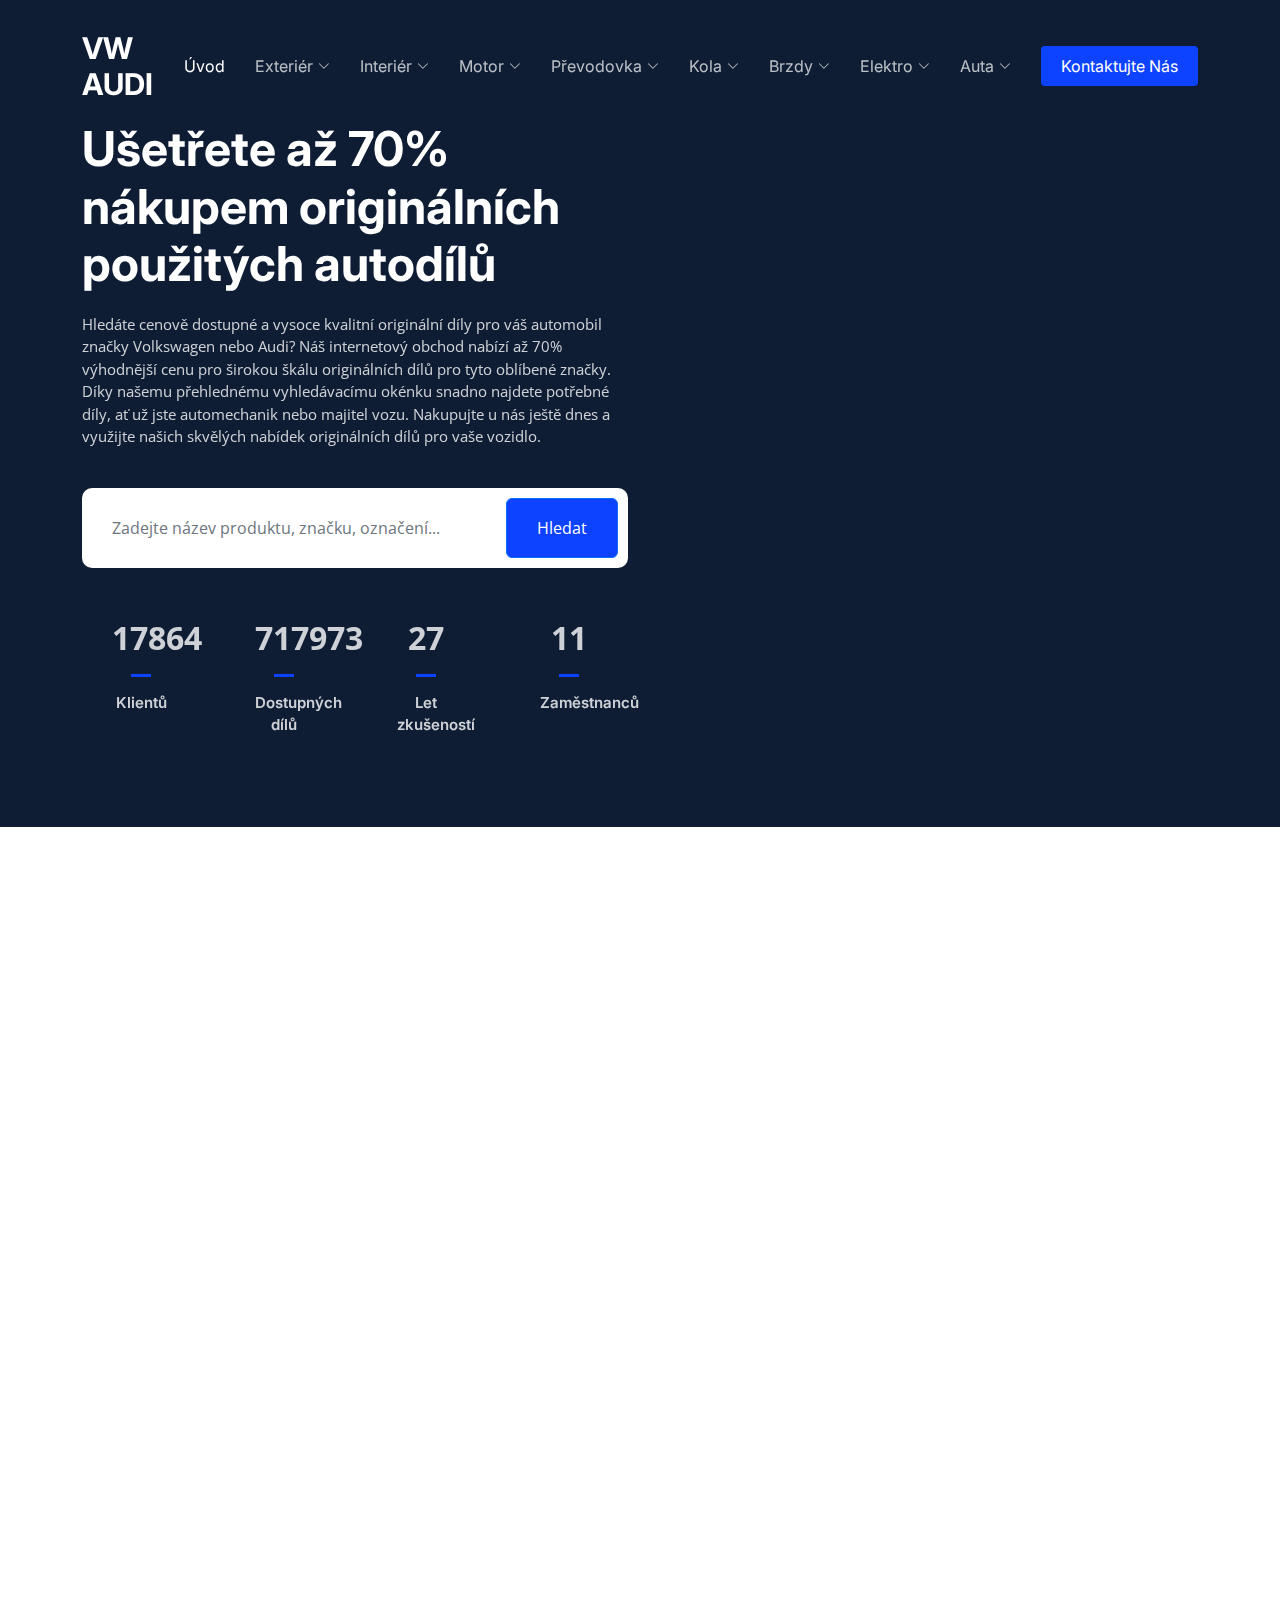
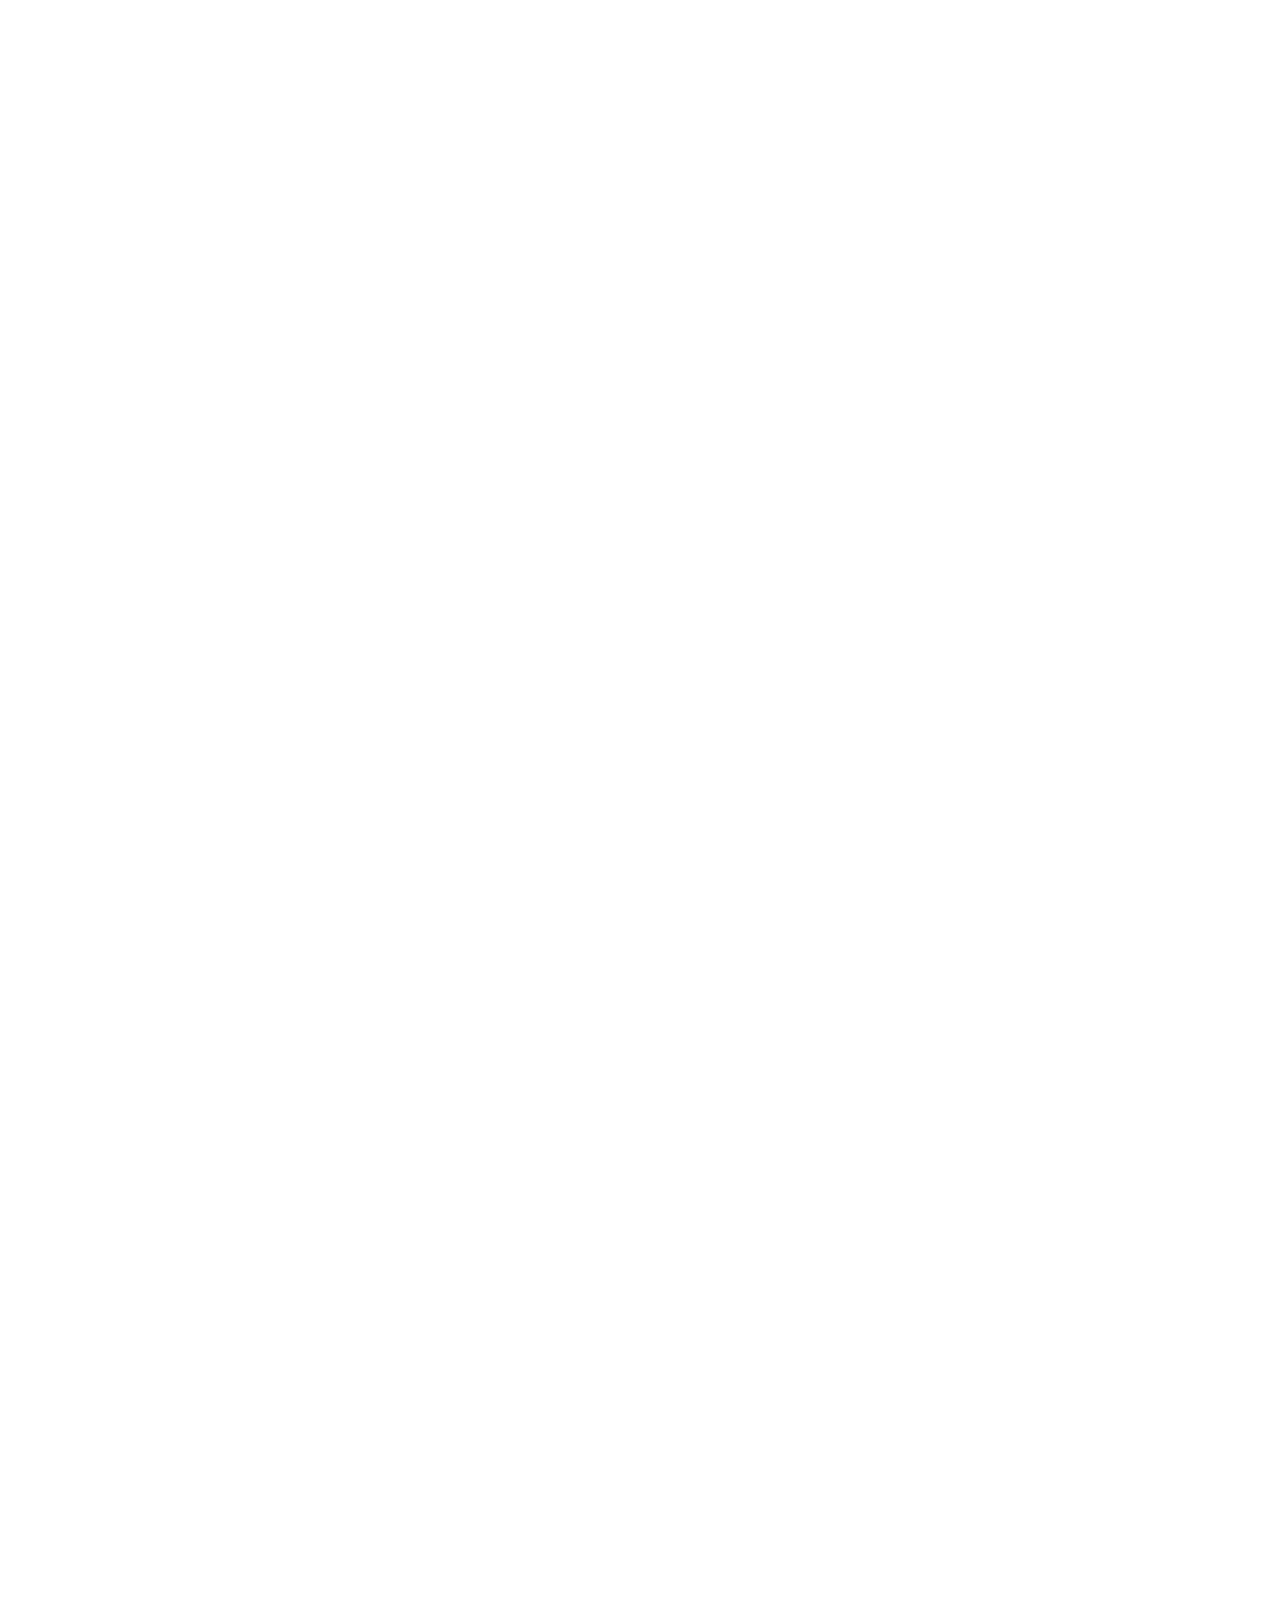
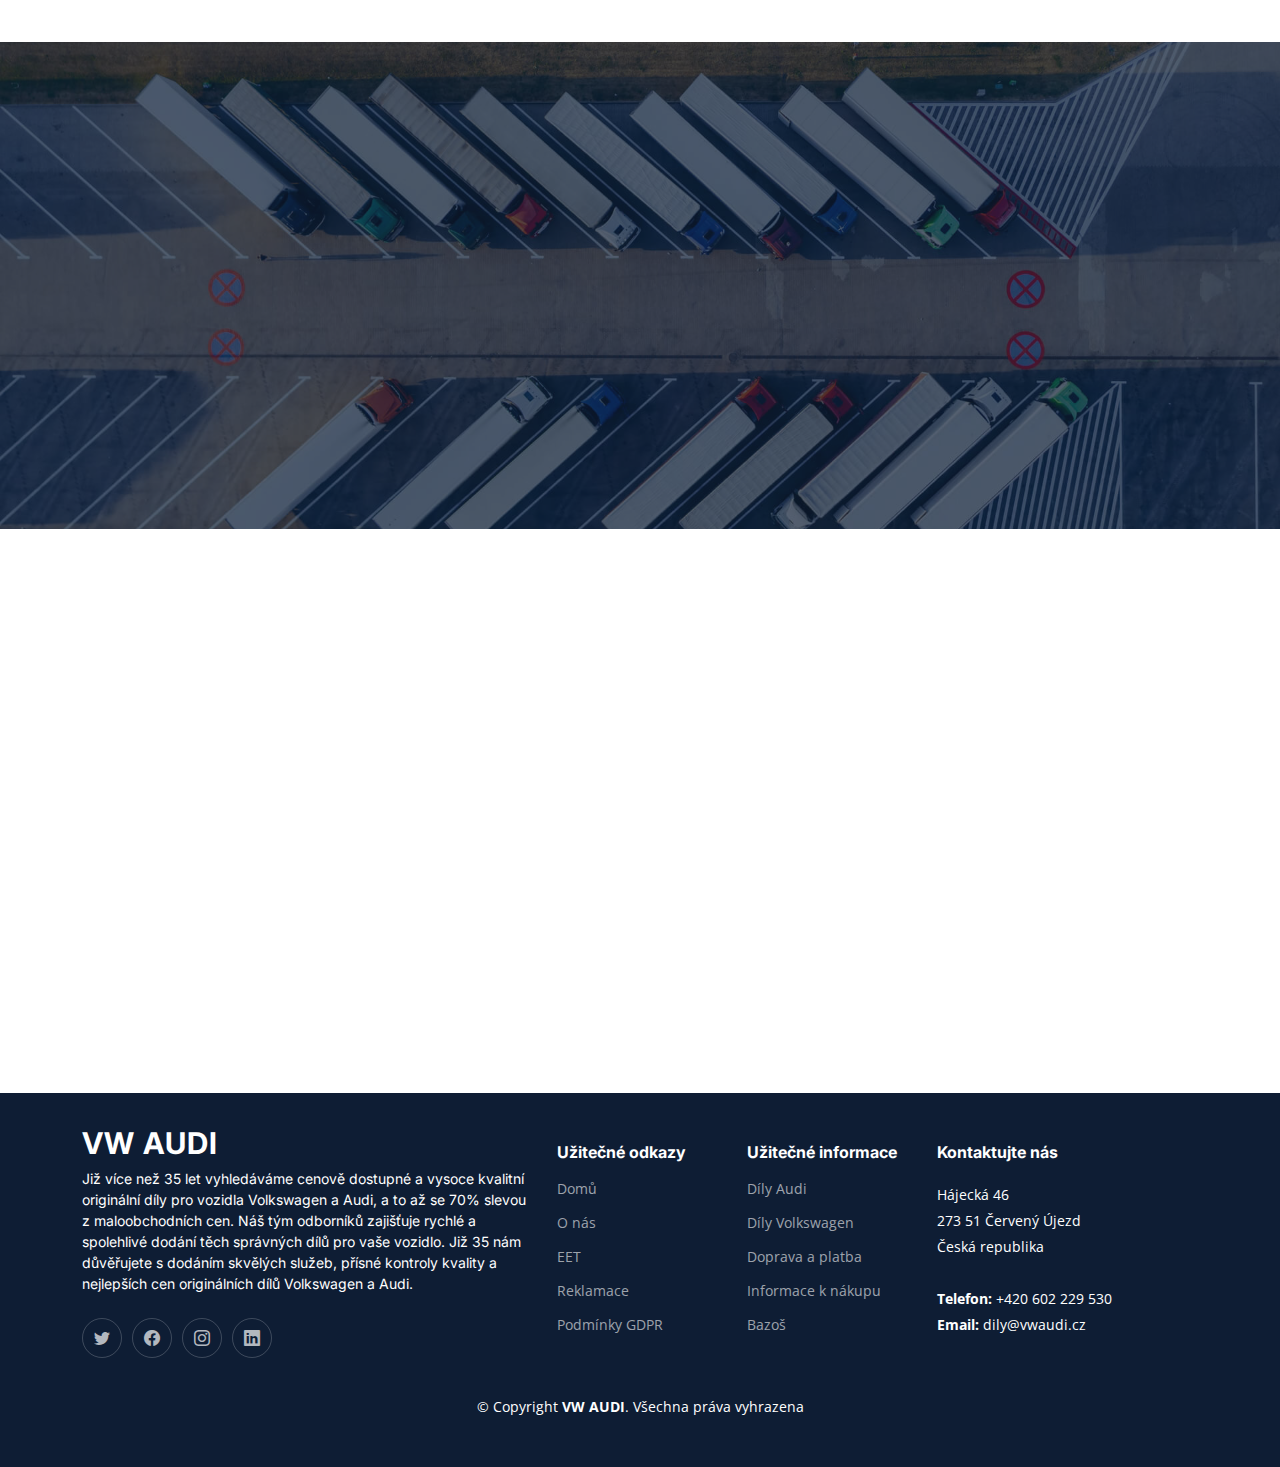
==== commit 33348e8a: "Removed hero-bg.img" ====
--- a/index.html
+++ b/index.html
@@ -207,10 +207,6 @@
           </div>
         </div>
 
-        <div class="col-lg-5 order-1 order-lg-2 hero-img" data-aos="zoom-out">
-          <img src="assets/img/hero-img.svg" class="img-fluid mb-3 mb-lg-0" alt="">
-        </div>
-
       </div>
     </div>
   </section><!-- End Hero Section -->
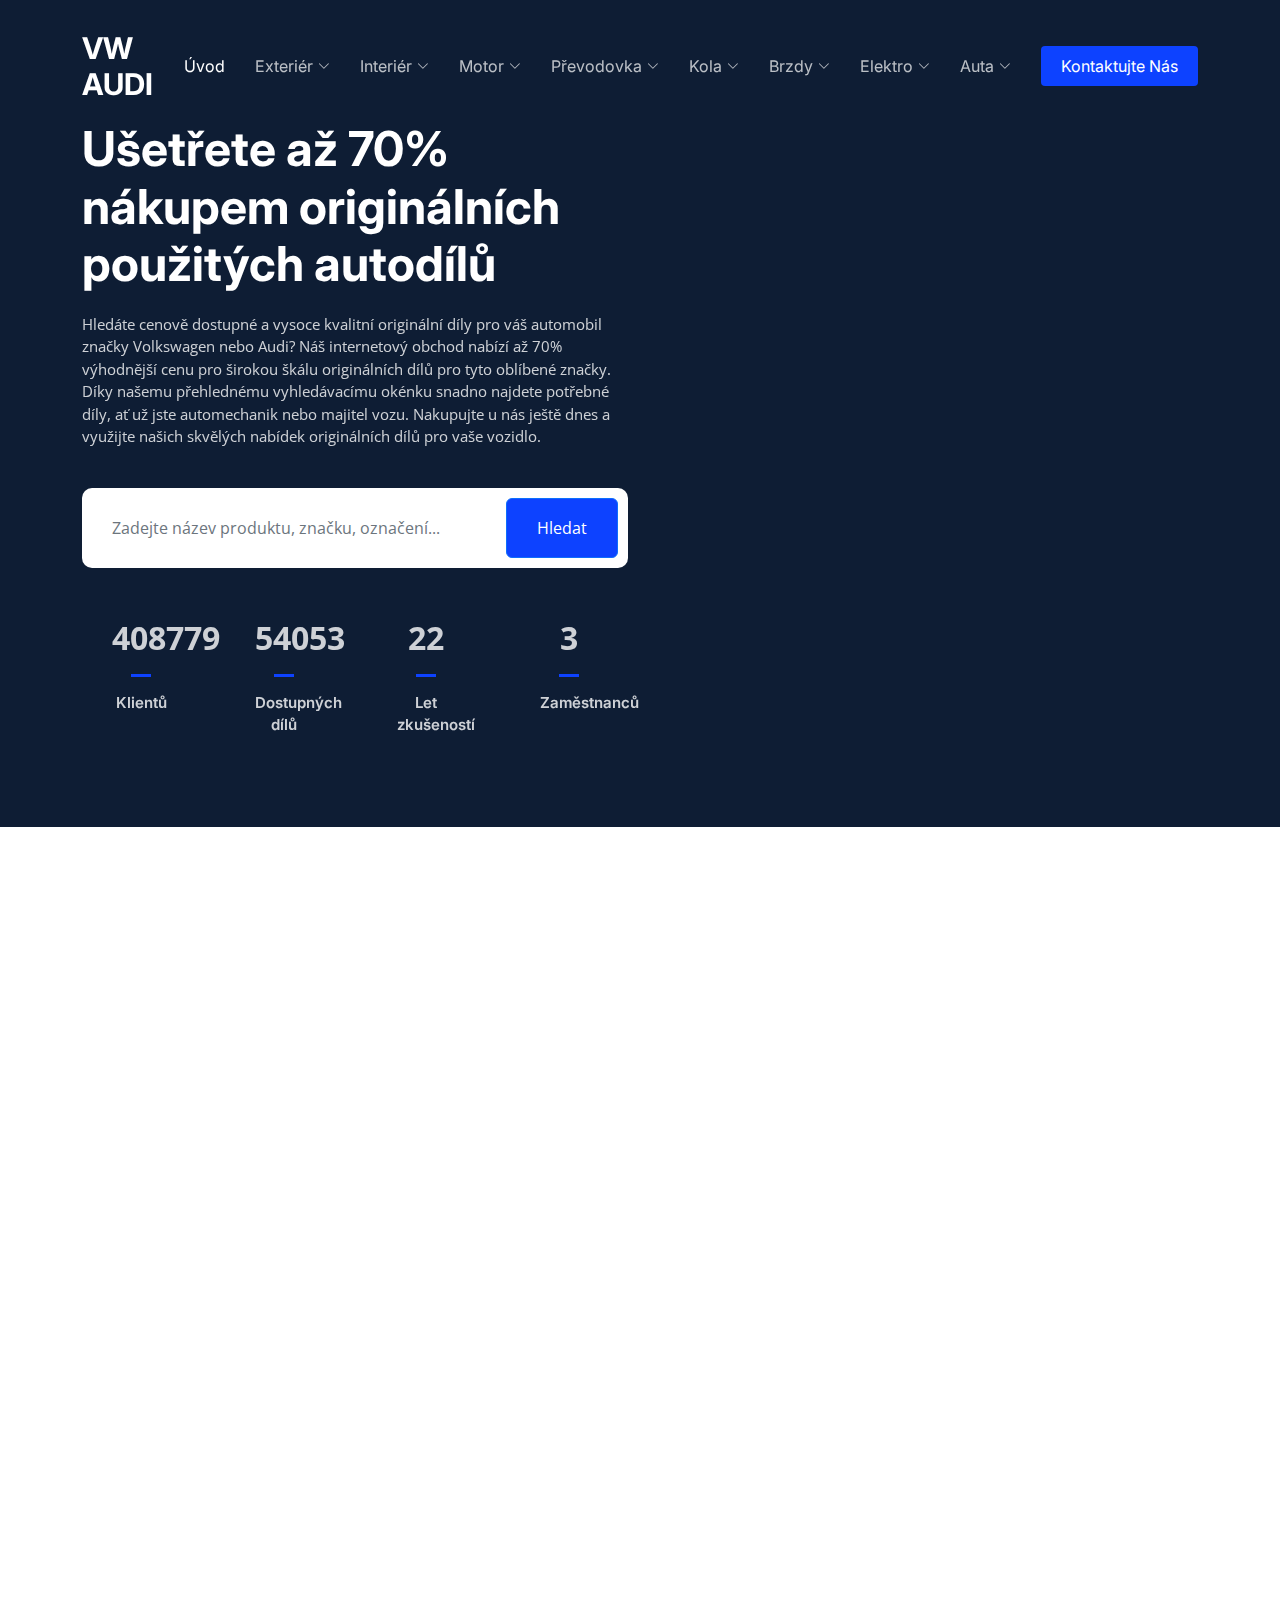
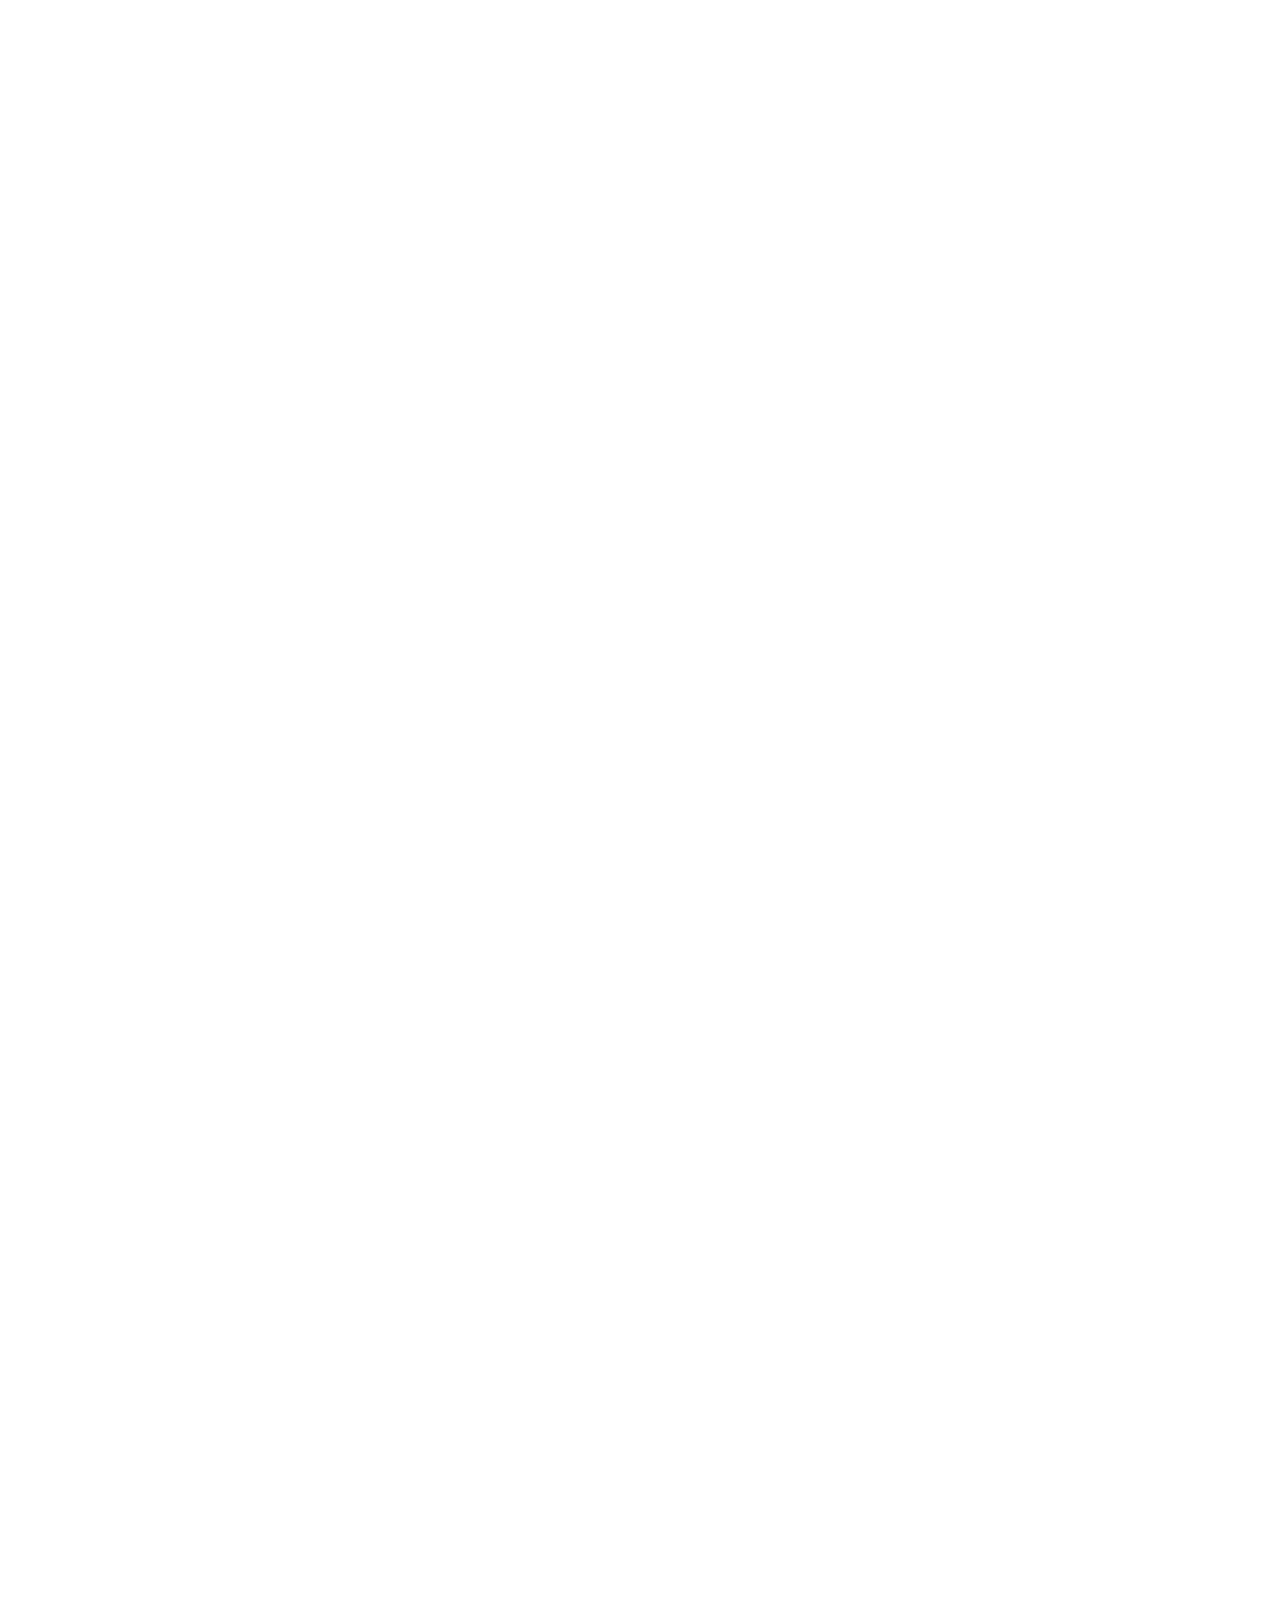
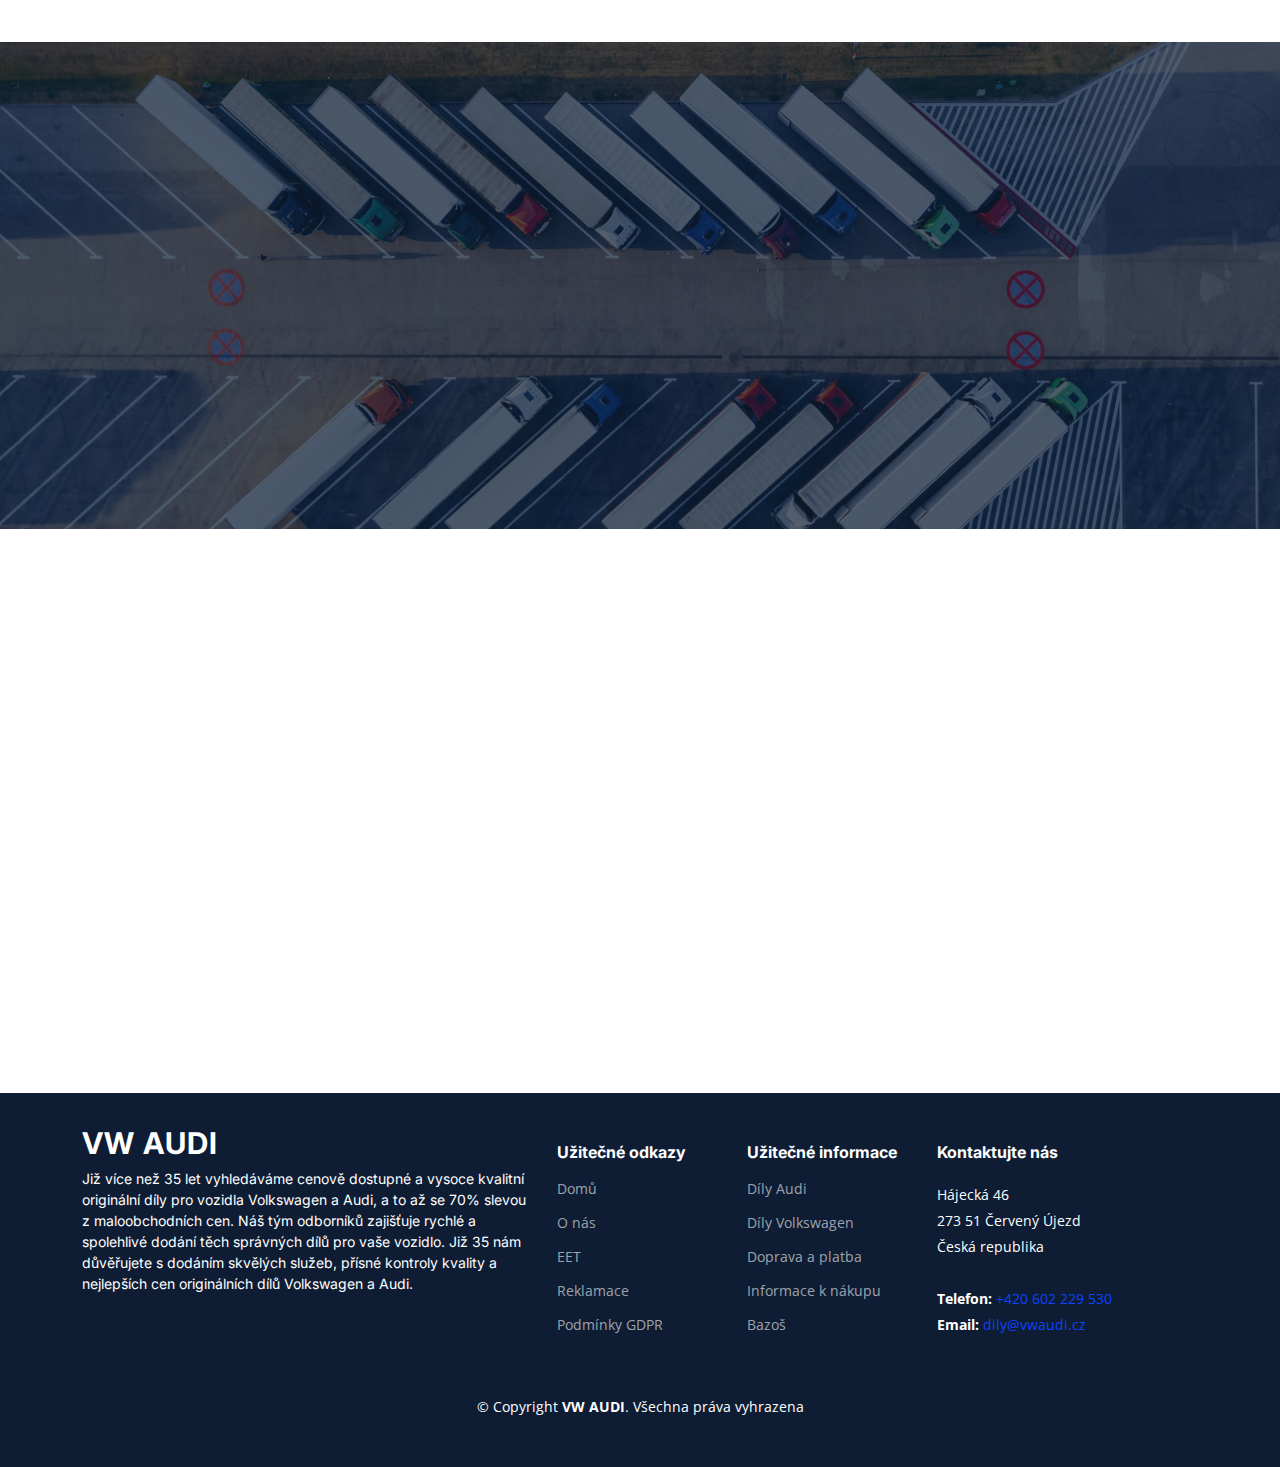
==== commit 096d2d8b: "Edited footer, changed counts. TBD - Fix form bugs" ====
--- a/index.html
+++ b/index.html
@@ -6,11 +6,11 @@
   <meta content="width=device-width, initial-scale=1.0" name="viewport">
 
   <title>VW AUDI - Hlavní stránka</title>
-  <meta content="" name="description">
-  <meta content="" name="keywords">
+  <meta content="Ušetřete až 70% nákupem originálních použitých autodílů pro vaše Volkswagen nebo Audi v našem internetovém obchodě. Nabízíme širokou škálu originálních dílů pro tyto oblíbené značky a všechny díly procházejí pečlivou kontrolou a splňují přísné standardy kvality. Kontaktujte nás ještě dnes a využijte našich skvělých nabídek." name="description">
+  <meta content="Volkswagen, Audi, autodíly, originální, použité, nákup, cenově dostupné, kvalita, internetový obchod, garance kvality" name="keywords">
 
   <!-- Favicons -->
-  <link rel="apple-touch-icon" sizes="180x180" href="assets/img/favicon/apple-touch-icon.png">
+  <link rel="apple-touch-icon" sizes="180x180" href="assets/img/favicon/apple-touch-icon.png"> 
   <link rel="icon" type="image/png" sizes="32x32" href="assets/img/favicon/favicon-32x32.png">
   <link rel="icon" type="image/png" sizes="16x16" href="assets/img/favicon/favicon-16x16.png">
   <link rel="manifest" href="assets/img/favicon/site.webmanifest">
@@ -153,7 +153,7 @@
             </ul>
           </li>
 
-          <li><a class="get-a-quote" href="#">Kontaktujte Nás</a></li>
+          <li><a class="get-a-quote" href="mailto:dily@vwaudi.cz">Kontaktujte Nás</a></li>
         </ul>
       </nav><!-- .navbar -->
 
@@ -178,28 +178,28 @@
 
             <div class="col-lg-3 col-6">
               <div class="stats-item text-center w-100 h-100">
-                <span data-purecounter-start="0" data-purecounter-end="23200" data-purecounter-duration="1" class="purecounter"></span>
+                <span data-purecounter-start="0" data-purecounter-end="545039" data-purecounter-duration="1" class="purecounter"></span>
                 <p>Klientů</p>
               </div>
             </div><!-- End Stats Item -->
 
             <div class="col-lg-3 col-6">
               <div class="stats-item text-center w-100 h-100">
-                <span data-purecounter-start="0" data-purecounter-end="932432" data-purecounter-duration="1" class="purecounter"></span>
+                <span data-purecounter-start="0" data-purecounter-end="73045" data-purecounter-duration="1" class="purecounter"></span>
                 <p>Dostupných dílů</p>
               </div>
             </div><!-- End Stats Item -->
 
             <div class="col-lg-3 col-6">
               <div class="stats-item text-center w-100 h-100">
-                <span data-purecounter-start="0" data-purecounter-end="35" data-purecounter-duration="1" class="purecounter"></span>
+                <span data-purecounter-start="0" data-purecounter-end="30" data-purecounter-duration="1" class="purecounter"></span>
                 <p>Let zkušeností</p>
               </div>
             </div><!-- End Stats Item -->
 
             <div class="col-lg-3 col-6">
               <div class="stats-item text-center w-100 h-100">
-                <span data-purecounter-start="0" data-purecounter-end="15" data-purecounter-duration="1" class="purecounter"></span>
+                <span data-purecounter-start="0" data-purecounter-end="4" data-purecounter-duration="1" class="purecounter"></span>
                 <p>Zaměstnanců</p>
               </div>
             </div><!-- End Stats Item -->
@@ -612,12 +612,6 @@
             <span>VW AUDI</span>
           </a>
           <p>Již více než 35 let vyhledáváme cenově dostupné a vysoce kvalitní originální díly pro vozidla Volkswagen a Audi, a to až se 70% slevou z maloobchodních cen. Náš tým odborníků zajišťuje rychlé a spolehlivé dodání těch správných dílů pro vaše vozidlo. Již 35 nám důvěřujete s dodáním skvělých služeb, přísné kontroly kvality a nejlepších cen originálních dílů Volkswagen a Audi.</p>
-          <div class="social-links d-flex mt-4">
-            <a href="#" class="twitter"><i class="bi bi-twitter"></i></a>
-            <a href="#" class="facebook"><i class="bi bi-facebook"></i></a>
-            <a href="#" class="instagram"><i class="bi bi-instagram"></i></a>
-            <a href="#" class="linkedin"><i class="bi bi-linkedin"></i></a>
-          </div>
         </div>
 
         <div class="col-lg-2 col-6 footer-links">
@@ -648,8 +642,8 @@
             Hájecká 46 <br>
             273 51 Červený Újezd<br>
             Česká republika <br><br>
-            <strong>Telefon:</strong> +420 602 229 530<br>
-            <strong>Email:</strong> dily@vwaudi.cz<br>
+            <strong>Telefon:</strong> <a href="tel:+420602229530">+420 602 229 530</a><br>
+            <strong>Email:</strong> <a href="mailto:dily@vwaudi.cz">dily@vwaudi.cz</a><br>
           </p>
 
         </div>
@@ -678,6 +672,8 @@
   <script src="assets/vendor/swiper/swiper-bundle.min.js"></script>
   <script src="assets/vendor/aos/aos.js"></script>
   <script src="assets/vendor/php-email-form/validate.js"></script>
+  <!-- Tidio Live Chat -->
+  <script src="//code.tidio.co/gam2dsaixevtab65twdrgzqbtjnh2xce.js" async></script>
 
   <!-- Template Main JS File -->
   <script src="assets/js/main.js"></script>
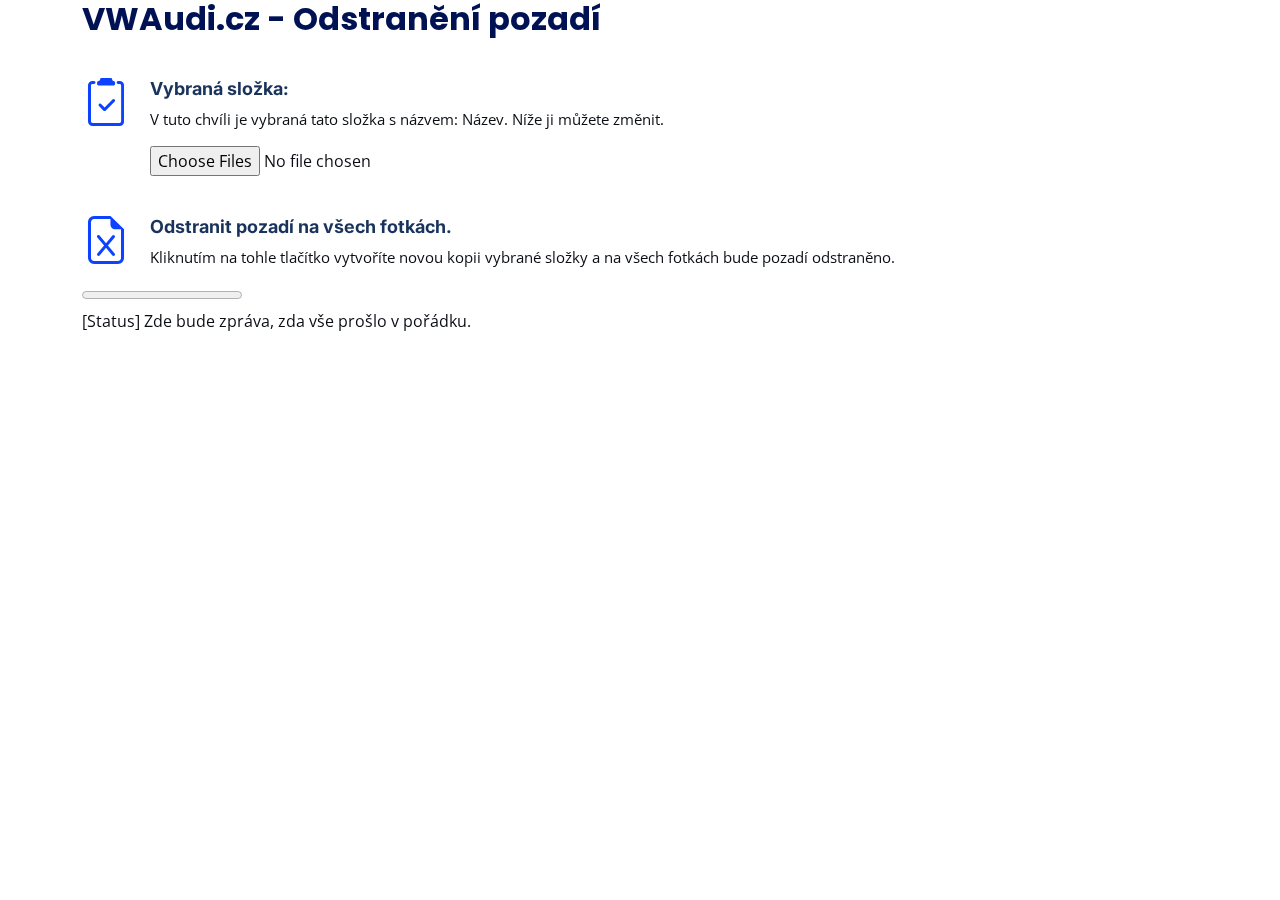
==== commit c33fb710: "Initial commit" ====
--- a/index.html
+++ b/index.html
@@ -35,633 +35,36 @@
 </head>
 
 <body>
-
-  <!-- ======= Header ======= -->
-  <header id="header" class="header d-flex align-items-center fixed-top">
-    <div class="container-fluid container-xl d-flex align-items-center justify-content-between">
-
-      <a href="index.html" class="logo d-flex align-items-center">
-        <!-- Uncomment the line below if you also wish to use an image logo -->
-        <!-- <img src="assets/img/logo.png" alt=""> -->
-        <h1>VW AUDI</h1>
-      </a>
-
-      <i class="mobile-nav-toggle mobile-nav-show bi bi-list"></i>
-      <i class="mobile-nav-toggle mobile-nav-hide d-none bi bi-x"></i>
-      <nav id="navbar" class="navbar">
-        <ul>
-          <li><a href="index.html" class="active">Úvod</a></li>
-          <li class="dropdown"><a href="#"><span>Exteriér</span> <i class="bi bi-chevron-down dropdown-indicator"></i></a>
-            <ul>
-              <li><a href="#">Skla čelní, boční, zadní okna a příslušenství</a></li>
-              <li><a href="#">Mechanismy stěračů</a></li>
-              <li class="dropdown"><a href="#"><span>Světla, světlomety, mlhovky, blikače</span> <i class="bi bi-chevron-down dropdown-indicator"></i></a>
-                <ul>
-                  <li><a href="#">Přední světlomety</a></li>
-                  <li><a href="#">Zadní světla</a></li>
-                </ul>
-              </li>
-              <li class="dropdown"><a href="#"><span>Karosérie, karošářské díly</span> <i class="bi bi-chevron-down dropdown-indicator"></i></a>
-                <ul>
-                  <li><a href="#">Dveře a kapoty</a></li>
-                  <li><a href="#">Nárazníky</a></li>
-                  <li><a href="#">Chladičová stěna</a></li>
-                  <li><a href="#">Masky</a></li>
-                  <li><a href="#">Zrcátka + slíčka zrcátek</a></li>
-                </ul>
-              </li>
-              <li class="dropdown"><a href="#"><span>Chladiče, kondenzátory</span> <i class="bi bi-chevron-down dropdown-indicator"></i></a>
-                <ul>
-                  <li><a href="#">Intercooler</a></li>
-                  <li><a href="#">Kondenzátory klimatizace</a></li>
-                  <li><a href="#">Sahara, držáky vrtulí, vrtule</a></li>
-                  <li><a href="#">Vodní chladiče</a></li>
-                </ul>
-              </li>
-              <li><a href="#">Řízení, jednotlivé díly</a></li>
-              <li><a href="#">Podvozek, jednotlivé díly</a></li>
-              
-            </ul>
-          </li>
-
-          <li class="dropdown"><a href="#"><span>Interiér</span> <i class="bi bi-chevron-down dropdown-indicator"></i></a>
-            <ul>
-              <li><a href="#">Vnitřní vybavení, interiér</a></li>
-              <li><a href="#">Doplňky</a></li>
-              <li><a href="#">Originální příslušenství, autodoplňky</a></li>
-              <li class="dropdown"><a href="#"><span>Topení, chlazení, klimatizace</span> <i class="bi bi-chevron-down dropdown-indicator"></i></a>
-                <ul>
-                  <li><a href="#">Klimatizace</a></li>
-                  <li><a href="#">Dopňky</a></li>
-                  <li><a href="#">Hadice, trubky, klimatizace</a></li>
-                </ul>
-              </li>
-            </ul>
-          </li>
-
-          <li class="dropdown"><a href="#"><span>Motor</span> <i class="bi bi-chevron-down dropdown-indicator"></i></a>
-            <ul>
-              <li><a href="#">Benzín</a></li>
-              <li><a href="#">Diesel</a></li>
-              <li><a href="#">Startéry</a></li>
-              <li><a href="#">Alternátory</a></li>
-              <li><a href="#">Klimakompresory</a></li>
-              <li><a href="#">Servopumpy</a></li>
-              <li><a href="#">Turbodmychadla</a></li>
-              <li><a href="#">Vstřikovače pro motory</a></li>
-              <li><a href="#">Vstřikovací čerpadla</a></li>
-              <li><a href="#">AGR EGR Ventil</a></li>
-              <li><a href="#">Hadice k turbu tlakové</a></li>
-              <li><a href="#">Škrtící klapka benzín</a></li>
-              <li><a href="#">Škrtící klapka diesel</a></li>
-              <li><a href="#">Výfukové potrubí</a></li>
-              <li><a href="#">Příprava paliva</a></li>
-            </ul>
-          </li>
-
-          <li class="dropdown"><a href="#"><span>Převodovka</span> <i class="bi bi-chevron-down dropdown-indicator"></i></a>
-            <ul>
-              <li><a href="#">Poloosy, kardany</a></li>
-            </ul>
-          </li>
-
-          <li class="dropdown"><a href="#"><span>Kola</span> <i class="bi bi-chevron-down dropdown-indicator"></i></a>
-            <ul>
-              <li><a href="#">Litá kola, plechová</a></li>
-              <li><a href="#">Disky, pneumatiky</a></li>
-            </ul>
-          </li>
-
-          <li class="dropdown"><a href="#"><span>Brzdy</span> <i class="bi bi-chevron-down dropdown-indicator"></i></a>
-            <ul>
-              <li><a href="#">ABS jednotky</a></li>
-            </ul>
-          </li>
-
-          <li class="dropdown"><a href="#"><span>Elektro</span> <i class="bi bi-chevron-down dropdown-indicator"></i></a>
-            <ul>
-              <li><a href="#">Airbagy, bezpečnostní pásy, čidla</a></li>
-              <li><a href="#">Nezávislá topení</a></li>
-              <li><a href="#">Elektrika, elektrosoučástky, elektrodíly</a></li>
-            </ul>
-          </li>
-
-          <li class="dropdown"><a href="#"><span>Auta</span> <i class="bi bi-chevron-down dropdown-indicator"></i></a>
-            <ul>
-              <li><a href="#">Volkswagen</a></li>
-              <li><a href="#">Audi</a></li>
-            </ul>
-          </li>
-
-          <li><a class="get-a-quote" href="mailto:dily@vwaudi.cz">Kontaktujte Nás</a></li>
-        </ul>
-      </nav><!-- .navbar -->
-
-    </div>
-  </header><!-- End Header -->
-  <!-- End Header -->
-
-  <!-- ======= Hero Section ======= -->
-  <section id="hero" class="hero d-flex align-items-center">
-    <div class="container">
-      <div class="row gy-4 d-flex justify-content-between">
-        <div class="col-lg-6 order-2 order-lg-1 d-flex flex-column justify-content-center">
-          <h2 data-aos="fade-up">Ušetřete až 70% nákupem originálních použitých autodílů</h2>
-          <p data-aos="fade-up" data-aos-delay="100">Hledáte cenově dostupné a vysoce kvalitní originální díly pro váš automobil značky Volkswagen nebo Audi? Náš internetový obchod nabízí až 70% výhodnější cenu pro širokou škálu originálních dílů pro tyto oblíbené značky. Díky našemu přehlednému vyhledávacímu okénku snadno najdete potřebné díly, ať už jste automechanik nebo majitel vozu. Nakupujte u nás ještě dnes a využijte našich skvělých nabídek originálních dílů pro vaše vozidlo.</p>
-
-          <form action="#" class="form-search d-flex align-items-stretch mb-3" data-aos="fade-up" data-aos-delay="200">
-            <input type="text" class="form-control" placeholder="Zadejte název produktu, značku, označení...">
-            <button type="submit" class="btn btn-primary">Hledat</button>
-          </form>
-
-          <div class="row gy-4" data-aos="fade-up" data-aos-delay="400">
-
-            <div class="col-lg-3 col-6">
-              <div class="stats-item text-center w-100 h-100">
-                <span data-purecounter-start="0" data-purecounter-end="545039" data-purecounter-duration="1" class="purecounter"></span>
-                <p>Klientů</p>
-              </div>
-            </div><!-- End Stats Item -->
-
-            <div class="col-lg-3 col-6">
-              <div class="stats-item text-center w-100 h-100">
-                <span data-purecounter-start="0" data-purecounter-end="73045" data-purecounter-duration="1" class="purecounter"></span>
-                <p>Dostupných dílů</p>
-              </div>
-            </div><!-- End Stats Item -->
-
-            <div class="col-lg-3 col-6">
-              <div class="stats-item text-center w-100 h-100">
-                <span data-purecounter-start="0" data-purecounter-end="30" data-purecounter-duration="1" class="purecounter"></span>
-                <p>Let zkušeností</p>
-              </div>
-            </div><!-- End Stats Item -->
-
-            <div class="col-lg-3 col-6">
-              <div class="stats-item text-center w-100 h-100">
-                <span data-purecounter-start="0" data-purecounter-end="4" data-purecounter-duration="1" class="purecounter"></span>
-                <p>Zaměstnanců</p>
-              </div>
-            </div><!-- End Stats Item -->
-
-          </div>
-        </div>
-
-      </div>
-    </div>
-  </section><!-- End Hero Section -->
-
-  <main id="main">
-
-    <!-- ======= Featured Services Section ======= -->
-    <section id="featured-services" class="featured-services">
-      <div class="container">
-
-        <div class="row gy-4">
-
-          <div class="col-lg-4 col-md-6 service-item d-flex" data-aos="fade-up">
-            <div class="icon flex-shrink-0"><i class="bx bxs-car"></i></div>
-            <div>
-              <h4 class="title">Exteriér</h4>
-              <a href="category-showcase-template.html" class="readmore stretched-link"><span>Klikněte pro zobrazení dílů</span><i class="bi bi-arrow-right"></i></a>
-            </div>
-          </div>
-          <!-- End Service Item -->
-
-          <div class="col-lg-4 col-md-6 service-item d-flex" data-aos="fade-up" data-aos-delay="100">
-            <div class="icon flex-shrink-0"><i class="fa-solid fa-spa"></i></div>
-            <div>
-              <h4 class="title">Interiér</h4>
-              <a href="category-showcase-template.html" class="readmore stretched-link"><span>Klikněte pro zobrazení dílů</span><i class="bi bi-arrow-right"></i></a>
-            </div>
-          </div><!-- End Service Item -->
-
-          <div class="col-lg-4 col-md-6 service-item d-flex" data-aos="fade-up" data-aos-delay="200">
-            <div class="icon flex-shrink-0"><i class="bx bx-shape-circle"></i></div>
-            <div>
-              <h4 class="title">Motor</h4>
-              <a href="category-showcase-template.html" class="readmore stretched-link"><span>Klikněte pro zobrazení dílů</span><i class="bi bi-arrow-right"></i></a>
-            </div>
-          </div><!-- End Service Item -->
-
-          <div class="col-lg-4 col-md-6 service-item d-flex" data-aos="fade-up">
-            <div class="icon flex-shrink-0"><i class="fa-solid fa-gears"></i></div>
-            <div>
-              <h4 class="title">Převodovka</h4>
-              <a href="category-showcase-template.html" class="readmore stretched-link"><span>Klikněte pro zobrazení dílů</span><i class="bi bi-arrow-right"></i></a>
-            </div>
-          </div>
-          <!-- End Service Item -->
-
-          <div class="col-lg-4 col-md-6 service-item d-flex" data-aos="fade-up" data-aos-delay="100">
-            <div class="icon flex-shrink-0"><i class="bx bx-circle"></i></div>
-            <div>
-              <h4 class="title">Kola</h4>
-              <a href="category-showcase-template.html" class="readmore stretched-link"><span>Klikněte pro zobrazení dílů</span><i class="bi bi-arrow-right"></i></a>
-            </div>
-          </div><!-- End Service Item -->
-
-          <div class="col-lg-4 col-md-6 service-item d-flex" data-aos="fade-up" data-aos-delay="200">
-            <div class="icon flex-shrink-0"><i class="bi bi-sign-stop"></i></div>
-            <div>
-              <h4 class="title">Brzdy</h4>
-              <a href="category-showcase-template.html" class="readmore stretched-link"><span>Klikněte pro zobrazení dílů</span><i class="bi bi-arrow-right"></i></a>
-            </div>
-          </div><!-- End Service Item -->
-
-          <div class="col-lg-4 col-md-6 service-item d-flex" data-aos="fade-up">
-            <div class="icon flex-shrink-0"><i class="fa-solid fa-bolt"></i></div>
-            <div>
-              <h4 class="title">Elektro</h4>
-              <a href="category-showcase-template.html" class="readmore stretched-link"><span>Klikněte pro zobrazení dílů</span><i class="bi bi-arrow-right"></i></a>
-            </div>
-          </div>
-          <!-- End Service Item -->
-
-          <div class="col-lg-4 col-md-6 service-item d-flex" data-aos="fade-up" data-aos-delay="100">
-            <div class="icon flex-shrink-0"><i class="fa-solid fa-car"></i></div>
-            <div>
-              <h4 class="title">Auta</h4>
-              <a href="category-showcase-template.html" class="readmore stretched-link"><span>Klikněte pro zobrazení dílů</span><i class="bi bi-arrow-right"></i></a>
-            </div>
-          </div><!-- End Service Item -->
-
-          <div class="col-lg-4 col-md-6 service-item d-flex" data-aos="fade-up" data-aos-delay="200">
-            <div class="icon flex-shrink-0"><i class="fa-solid fa-phone"></i></div>
-            <div>
-              <h4 class="title">Kontaktujte Nás</h4>
-              <a href="#" class="readmore stretched-link"><span>Klikněte pro zobrazení dílů</span><i class="bi bi-arrow-right"></i></a>
-            </div>
-          </div><!-- End Service Item -->
-
-        </div>
-
-      </div>
-    </section><!-- End Featured Services Section -->
-
     <!-- ======= About Us Section ======= -->
     <section id="about" class="about pt-0">
       <div class="container" data-aos="fade-up">
-
-        <div class="row gy-4">
-          <div class="col-lg-6 position-relative align-self-start order-lg-last order-first">
-            <img src="assets/img/about.jpg" class="img-fluid" alt="">
-            <a href="https://www.youtube.com/watch?v=5L7UdFo9Kqw" class="glightbox play-btn"></a>
-          </div>
-          <div class="col-lg-6 content order-last  order-lg-first">
-            <h3>O nás</h3>
-            <p>
-              Již více než 35 let se naše společnost zabývá vyhledáváním originálních dílů pro váš Volkswagen nebo Audi až o 70 % levněji než u prodejců. Jsme hrdí na své odborné znalosti při vyhledávání správných dílů pro vaše vozidlo a jejich rychlé a cenově dostupné dodání.            </p>
+          <div class="col-lg-12 content order-last  order-lg-first">
+            <h3>VWAudi.cz - Odstranění pozadí</h3>
             <ul>
               <li data-aos="fade-up" data-aos-delay="100">
-                <i class="bi bi-people-fill"></i>
+                <i class="bi bi-clipboard2-check"></i>
                 <div>
-                  <h5>Náš tým specialistů neúnavně pracuje na tom, abyste dostali ty nejlepší možné služby a aby vaše vozidlo se správnými díly fungovalo bez problémů.</h5>
-                  <p>Chápeme, jak důležité je udržovat váš vůz Volkswagen nebo Audi ve špičkovém stavu, a jsme zde, abychom vám s tím pomohli.</p>
-                </div>
-              </li>
-              <li data-aos="fade-up" data-aos-delay="200">
-                <i class="bi bi-patch-question"></i>
-                <div>
-                  <h5>Proč tedy platit více, když můžete získat stejně kvalitní díly za méně peněz?</h5>
-                  <p>Důvěřujte nám a najděte díly, které potřebujete, za cenu, kterou si můžete dovolit. Kontaktujte nás ještě dnes a dozvíte se více o našich službách a o tom, jak vám můžeme pomoci udržet váš Volkswagen nebo Audi v bezporuchovém provozu.</p>
+                  <h5>Vybraná složka:</h5>
+                  <p>V tuto chvíli je vybraná tato složka s názvem: <span id="selected-folder">Název</span>. Níže ji můžete změnit.</p>
+                  <input type="file" id="directory" webkitdirectory directory multiple />
                 </div>
               </li>
               <li data-aos="fade-up" data-aos-delay="300">
-                <i class="bi bi-clipboard2-check"></i>
+                <a href="#" onclick="eel.remove_background_all_images()"><i class="bi bi-file-earmark-excel"></i></a>
                 <div>
-                  <h5>Naše garance kvality</h5>
-                  <p>Jsme hrdí na to, že nabízíme pouze originální díly pro vaše vozidlo. Náš tým specialistů dbá na to, aby každý díl prošel pečlivou kontrolou a splňoval přísné standardy kvality. Věříme, že použití originálních dílů je klíčové pro udržení vašeho vozidla v bezvadném stavu, a proto se snažíme zajistit, aby naše nabídka obsahovala pouze díly s nejvyšší kvalitou. Pokud hledáte spolehlivé a kvalitní díly pro své vozidlo, neváhejte se na nás obrátit. Jsme tu pro vás a poskytneme vám ty nejlepší možné služby.</p>
+                  <h5>Odstranit pozadí na všech fotkách.</h5>
+                  <p>Kliknutím na tohle tlačítko vytvoříte novou kopii vybrané složky a na všech fotkách bude pozadí odstraněno.</p>
                 </div>
               </li>
             </ul>
+            <progress id="myProgressBar" value="0" max="100"></progress>
+            <p id="status-message"><span id="status-highlight">[Status]</span> Zde bude zpráva, zda vše prošlo v pořádku.</p>
           </div>
         </div>
 
       </div>
     </section><!-- End About Us Section -->
 
-    <!-- ======= Services Section ======= -->
-    <section id="service" class="services pt-0">
-      <div class="container" data-aos="fade-up">
-
-        <div class="section-header">
-          <span>Často hledáte</span>
-          <h2>Často hledáte</h2>
-
-        </div>
-
-        <div class="row gy-4">
-
-          <div class="col-lg-4 col-md-6" data-aos="fade-up" data-aos-delay="100">
-            <div class="card">
-              <div class="card-img">
-                <img src="assets/img/item-placeholder.jpg" alt="" class="img-fluid">
-              </div>
-              <h3><a href="item-details-template.html" class="stretched-link">Titulek</a></h3>
-              <p>Zde se musí vložit proměna pro popisek. Zatím tu bude tenhle text pro ukázku.</p>
-              <h3 class="services status available">Dostupné</h3>
-              <h3><span>2340</span> Kč</h3>
-            </div>
-          </div><!-- End Card Item -->
-
-          <div class="col-lg-4 col-md-6" data-aos="fade-up" data-aos-delay="100">
-            <div class="card">
-              <div class="card-img">
-                <img src="assets/img/item-placeholder.jpg" alt="" class="img-fluid">
-              </div>
-              <h3><a href="item-details-template.html" class="stretched-link">Titulek</a></h3>
-              <p>Zde se musí vložit proměna pro popisek. Zatím tu bude tenhle text pro ukázku.</p>
-              <h3 class="services status not-available">Nedostupné</h3>
-              <h3><span>2340</span> Kč</h3>
-            </div>
-          </div><!-- End Card Item -->
-
-          <div class="col-lg-4 col-md-6" data-aos="fade-up" data-aos-delay="100">
-            <div class="card">
-              <div class="card-img">
-                <img src="assets/img/item-placeholder.jpg" alt="" class="img-fluid">
-              </div>
-              <h3><a href="item-details-template.html" class="stretched-link">Titulek</a></h3>
-              <p>Zde se musí vložit proměna pro popisek. Zatím tu bude tenhle text pro ukázku.</p>
-              <h3 class="services status available">Dostupné</h3>
-              <h3><span>2340</span> Kč</h3>
-            </div>
-          </div><!-- End Card Item -->
-
-          <div class="col-lg-4 col-md-6" data-aos="fade-up" data-aos-delay="100">
-            <div class="card">
-              <div class="card-img">
-                <img src="assets/img/item-placeholder.jpg" alt="" class="img-fluid">
-              </div>
-              <h3><a href="item-details-template.html" class="stretched-link">Titulek</a></h3>
-              <p>Zde se musí vložit proměna pro popisek. Zatím tu bude tenhle text pro ukázku.</p>
-              <h3 class="services status not-available">Nedostupné</h3>
-              <h3><span>2340</span> Kč</h3>
-            </div>
-          </div><!-- End Card Item -->
-
-          <div class="col-lg-4 col-md-6" data-aos="fade-up" data-aos-delay="100">
-            <div class="card">
-              <div class="card-img">
-                <img src="assets/img/item-placeholder.jpg" alt="" class="img-fluid">
-              </div>
-              <h3><a href="item-details-template.html" class="stretched-link">Titulek</a></h3>
-              <p>Zde se musí vložit proměna pro popisek. Zatím tu bude tenhle text pro ukázku.</p>
-              <h3 class="services status available">Dostupné</h3>
-              <h3><span>2340</span> Kč</h3>
-            </div>
-          </div><!-- End Card Item -->
-
-          <div class="col-lg-4 col-md-6" data-aos="fade-up" data-aos-delay="100">
-            <div class="card">
-              <div class="card-img">
-                <img src="assets/img/item-placeholder.jpg" alt="" class="img-fluid">
-              </div>
-              <h3><a href="item-details-template.html" class="stretched-link">Titulek</a></h3>
-              <p>Zde se musí vložit proměna pro popisek. Zatím tu bude tenhle text pro ukázku.</p>
-              <h3 class="services status not-available">Nedostupné</h3>
-              <h3><span>2340</span> Kč</h3>
-            </div>
-          </div><!-- End Card Item -->
-
-        </div>
-
-      </div>
-    </section><!-- End Services Section -->
-
-    <!-- ======= Testimonials Section ======= -->
-    <section id="testimonials" class="testimonials">
-      <div class="container">
-
-        <div class="slides-1 swiper" data-aos="fade-up">
-          <div class="swiper-wrapper">
-
-            <div class="swiper-slide">
-              <div class="testimonial-item">
-                <img src="assets/img/testimonials/testimonials-1.jpg" class="testimonial-img" alt="">
-                <h3>Saul Goodman</h3>
-                <h4>Ceo &amp; Founder</h4>
-                <div class="stars">
-                  <i class="bi bi-star-fill"></i><i class="bi bi-star-fill"></i><i class="bi bi-star-fill"></i><i class="bi bi-star-fill"></i><i class="bi bi-star-fill"></i>
-                </div>
-                <p>
-                  <i class="bi bi-quote quote-icon-left"></i>
-                  Proin iaculis purus consequat sem cure digni ssim donec porttitora entum suscipit rhoncus. Accusantium quam, ultricies eget id, aliquam eget nibh et. Maecen aliquam, risus at semper.
-                  <i class="bi bi-quote quote-icon-right"></i>
-                </p>
-              </div>
-            </div><!-- End testimonial item -->
-
-            <div class="swiper-slide">
-              <div class="testimonial-item">
-                <img src="assets/img/testimonials/testimonials-2.jpg" class="testimonial-img" alt="">
-                <h3>Sara Wilsson</h3>
-                <h4>Designer</h4>
-                <div class="stars">
-                  <i class="bi bi-star-fill"></i><i class="bi bi-star-fill"></i><i class="bi bi-star-fill"></i><i class="bi bi-star-fill"></i><i class="bi bi-star-fill"></i>
-                </div>
-                <p>
-                  <i class="bi bi-quote quote-icon-left"></i>
-                  Export tempor illum tamen malis malis eram quae irure esse labore quem cillum quid cillum eram malis quorum velit fore eram velit sunt aliqua noster fugiat irure amet legam anim culpa.
-                  <i class="bi bi-quote quote-icon-right"></i>
-                </p>
-              </div>
-            </div><!-- End testimonial item -->
-
-            <div class="swiper-slide">
-              <div class="testimonial-item">
-                <img src="assets/img/testimonials/testimonials-3.jpg" class="testimonial-img" alt="">
-                <h3>Jena Karlis</h3>
-                <h4>Store Owner</h4>
-                <div class="stars">
-                  <i class="bi bi-star-fill"></i><i class="bi bi-star-fill"></i><i class="bi bi-star-fill"></i><i class="bi bi-star-fill"></i><i class="bi bi-star-fill"></i>
-                </div>
-                <p>
-                  <i class="bi bi-quote quote-icon-left"></i>
-                  Enim nisi quem export duis labore cillum quae magna enim sint quorum nulla quem veniam duis minim tempor labore quem eram duis noster aute amet eram fore quis sint minim.
-                  <i class="bi bi-quote quote-icon-right"></i>
-                </p>
-              </div>
-            </div><!-- End testimonial item -->
-
-            <div class="swiper-slide">
-              <div class="testimonial-item">
-                <img src="assets/img/testimonials/testimonials-4.jpg" class="testimonial-img" alt="">
-                <h3>Matt Brandon</h3>
-                <h4>Freelancer</h4>
-                <div class="stars">
-                  <i class="bi bi-star-fill"></i><i class="bi bi-star-fill"></i><i class="bi bi-star-fill"></i><i class="bi bi-star-fill"></i><i class="bi bi-star-fill"></i>
-                </div>
-                <p>
-                  <i class="bi bi-quote quote-icon-left"></i>
-                  Fugiat enim eram quae cillum dolore dolor amet nulla culpa multos export minim fugiat minim velit minim dolor enim duis veniam ipsum anim magna sunt elit fore quem dolore labore illum veniam.
-                  <i class="bi bi-quote quote-icon-right"></i>
-                </p>
-              </div>
-            </div><!-- End testimonial item -->
-
-            <div class="swiper-slide">
-              <div class="testimonial-item">
-                <img src="assets/img/testimonials/testimonials-5.jpg" class="testimonial-img" alt="">
-                <h3>John Larson</h3>
-                <h4>Entrepreneur</h4>
-                <div class="stars">
-                  <i class="bi bi-star-fill"></i><i class="bi bi-star-fill"></i><i class="bi bi-star-fill"></i><i class="bi bi-star-fill"></i><i class="bi bi-star-fill"></i>
-                </div>
-                <p>
-                  <i class="bi bi-quote quote-icon-left"></i>
-                  Quis quorum aliqua sint quem legam fore sunt eram irure aliqua veniam tempor noster veniam enim culpa labore duis sunt culpa nulla illum cillum fugiat legam esse veniam culpa fore nisi cillum quid.
-                  <i class="bi bi-quote quote-icon-right"></i>
-                </p>
-              </div>
-            </div><!-- End testimonial item -->
-
-          </div>
-          <div class="swiper-pagination"></div>
-        </div>
-
-      </div>
-    </section><!-- End Testimonials Section -->
-
-    <!-- ======= Frequently Asked Questions Section ======= -->
-    <section id="faq" class="faq">
-      <div class="container" data-aos="fade-up">
-
-        <div class="section-header">
-          <span>Často Kladené Otázky</span>
-          <h2>Často Kladené Otázky</h2>
-
-        </div>
-
-        <div class="row justify-content-center" data-aos="fade-up" data-aos-delay="200">
-          <div class="col-lg-10">
-
-            <div class="accordion accordion-flush" id="faqlist">
-
-              <div class="accordion-item">
-                <h3 class="accordion-header">
-                  <button class="accordion-button collapsed" type="button" data-bs-toggle="collapse" data-bs-target="#faq-content-1">
-                    <i class="bi bi-question-circle question-icon"></i>
-                    Jaké díly Volkswagen a Audi prodáváte?
-                  </button>
-                </h3>
-                <div id="faq-content-1" class="accordion-collapse collapse" data-bs-parent="#faqlist">
-                  <div class="accordion-body">
-                    Specializujeme se na vyhledávání originálních dílů pro všechny modely vozidel Volkswagen a Audi. Pomůžeme vám najít vše, co potřebujete, aby vaše vozidlo fungovalo bez problémů, od motorových dílů až po součásti interiéru a exteriéru.                  </div>
-                </div>
-              </div><!-- # Faq item-->
-
-              <div class="accordion-item">
-                <h3 class="accordion-header">
-                  <button class="accordion-button collapsed" type="button" data-bs-toggle="collapse" data-bs-target="#faq-content-2">
-                    <i class="bi bi-question-circle question-icon"></i>
-                    Jak si mohu být jistý, že dostanu správný díl pro své vozidlo?
-                  </button>
-                </h3>
-                <div id="faq-content-2" class="accordion-collapse collapse" data-bs-parent="#faqlist">
-                  <div class="accordion-body">
-                    Náš tým odborníků má vysoké znalosti o vozidlech Volkswagen a Audi a využíváme pokročilé technologie k vyhledání přesně těch dílů, které potřebujete. Budeme s vámi spolupracovat, abychom se ujistili, že dostanete správný díl pro vaše konkrétní vozidlo.
-                  </div>
-                </div>
-              </div><!-- # Faq item-->
-
-              <div class="accordion-item">
-                <h3 class="accordion-header">
-                  <button class="accordion-button collapsed" type="button" data-bs-toggle="collapse" data-bs-target="#faq-content-3">
-                    <i class="bi bi-question-circle question-icon"></i>
-                    Jak si mohu objednat díl?
-                  </button>
-                </h3>
-                <div id="faq-content-3" class="accordion-collapse collapse" data-bs-parent="#faqlist">
-                  <div class="accordion-body">
-                    Objednávku můžete zadat prostřednictvím našich webových stránek nebo pomocí emailu. Budeme s vámi spolupracovat na vyhledání správného dílu a zajistíme, aby vám byl co nejrychleji dodán.                  </div>
-                </div>
-              </div><!-- # Faq item-->
-
-              <div class="accordion-item">
-                <h3 class="accordion-header">
-                  <button class="accordion-button collapsed" type="button" data-bs-toggle="collapse" data-bs-target="#faq-content-5">
-                    <i class="bi bi-question-circle question-icon"></i>
-                    Za jak dlouho obdržím svou objednávku?
-                  </button>
-                </h3>
-                <div id="faq-content-5" class="accordion-collapse collapse" data-bs-parent="#faqlist">
-                  <div class="accordion-body">
-                    Doba dodání se může lišit v závislosti na dílu a vaší lokalitě, ale obvykle se snažíme doručit do 3-5 pracovních dnů. V průběhu celého procesu vás budeme informovat a poskytneme vám informace o sledování, abyste měli přehled o tom, kde se vaše objednávka nachází.                  </div>
-                </div>
-              </div><!-- # Faq item-->
-
-            </div>
-
-          </div>
-        </div>
-
-      </div>
-    </section><!-- End Frequently Asked Questions Section -->
-
-  </main><!-- End #main -->
-
-  <!-- ======= Footer ======= -->
-  <footer id="footer" class="footer">
-
-    <div class="container">
-      <div class="row gy-4">
-        <div class="col-lg-5 col-md-12 footer-info">
-          <a href="index.html" class="logo d-flex align-items-center">
-            <span>VW AUDI</span>
-          </a>
-          <p>Již více než 35 let vyhledáváme cenově dostupné a vysoce kvalitní originální díly pro vozidla Volkswagen a Audi, a to až se 70% slevou z maloobchodních cen. Náš tým odborníků zajišťuje rychlé a spolehlivé dodání těch správných dílů pro vaše vozidlo. Již 35 nám důvěřujete s dodáním skvělých služeb, přísné kontroly kvality a nejlepších cen originálních dílů Volkswagen a Audi.</p>
-        </div>
-
-        <div class="col-lg-2 col-6 footer-links">
-          <h4>Užitečné odkazy</h4>
-          <ul>
-            <li><a href="#">Domů</a></li>
-            <li><a href="#">O nás</a></li>
-            <li><a href="#">EET</a></li>
-            <li><a href="#">Reklamace</a></li>
-            <li><a href="#">Podmínky GDPR</a></li>
-          </ul>
-        </div>
-
-        <div class="col-lg-2 col-6 footer-links">
-          <h4>Užitečné informace</h4>
-          <ul>
-            <li><a href="#">Díly Audi</a></li>
-            <li><a href="#">Díly Volkswagen</a></li>
-            <li><a href="#">Doprava a platba</a></li>
-            <li><a href="#">Informace k nákupu</a></li>
-            <li><a href="http://auto.bazos.cz/?hledat=ROBERT+HERMAN&hlokalita=&humkreis=25&cenaod=&cenado=&kitx=ano" target="_blank">Bazoš</a></li>
-          </ul>
-        </div>
-
-        <div class="col-lg-3 col-md-12 footer-contact text-center text-md-start">
-          <h4>Kontaktujte nás</h4>
-          <p>
-            Hájecká 46 <br>
-            273 51 Červený Újezd<br>
-            Česká republika <br><br>
-            <strong>Telefon:</strong> <a href="tel:+420602229530">+420 602 229 530</a><br>
-            <strong>Email:</strong> <a href="mailto:dily@vwaudi.cz">dily@vwaudi.cz</a><br>
-          </p>
-
-        </div>
-
-      </div>
-    </div>
-
-    <div class="container mt-4">
-      <div class="copyright">
-        &copy; Copyright <strong><span>VW AUDI</span></strong>. Všechna práva vyhrazena
-      </div>
-      
-    </div>
-
-  </footer><!-- End Footer -->
-  <!-- End Footer -->
-
-  <a href="#" class="scroll-top d-flex align-items-center justify-content-center"><i class="bi bi-arrow-up-short"></i></a>
 
   <div id="preloader"></div>
 
@@ -672,11 +75,22 @@
   <script src="assets/vendor/swiper/swiper-bundle.min.js"></script>
   <script src="assets/vendor/aos/aos.js"></script>
   <script src="assets/vendor/php-email-form/validate.js"></script>
-  <!-- Tidio Live Chat -->
-  <script src="//code.tidio.co/gam2dsaixevtab65twdrgzqbtjnh2xce.js" async></script>
 
   <!-- Template Main JS File -->
+  <script type="text/javascript" src="eel.js"></script>
+  <script type="text/javascript" src="main_functionality.js"></script>
   <script src="assets/js/main.js"></script>
+
+  <script>
+    document.addEventListener('DOMContentLoaded', (event) => {
+        document.getElementById('directory').addEventListener('change', function() {
+            var files = this.files;
+            var directory = files[0].webkitRelativePath.split("/")[0];
+            eel.select_directory(directory);
+        });
+    });
+
+  </script>
 
 </body>
 
--- a/assets/css/main.css
+++ b/assets/css/main.css
@@ -119,7 +119,7 @@
 # Breadcrumbs
 --------------------------------------------------------------*/
 .breadcrumbs .page-header {
-  padding: 140px 0 80px 0;
+  padding: 100px 0 20px 0;
   position: relative;
   background-size: cover;
   background-position: center;
@@ -134,7 +134,7 @@
 }
 
 .breadcrumbs .page-header h2 {
-  font-size: 56px;
+  font-size: 36px;
   font-weight: 500;
   color: #fff;
   font-family: var(--font-secondary);
@@ -637,6 +637,9 @@
   color: var(--color-primary);
 }
 
+
+
+
 /*--------------------------------------------------------------
 # About Us Section
 --------------------------------------------------------------*/
@@ -644,7 +647,19 @@
   font-weight: 700;
   font-size: 32px;
   font-family: var(--font-secondary);
-  color: #001f8d;
+  color: #001254;
+}
+
+.success-highlight {
+  color: #0acd20;
+}
+
+.failed-highlight {
+  color: #f00000;
+}
+
+.selected-folder {
+  color: #001973;
 }
 
 .about .content ul {
@@ -1591,6 +1606,10 @@
   color: rgba(14, 29, 52, 0.8);
 }
 
+.contact img {
+  padding: 60px 30px 0px 60px; 
+}
+
 .contact .php-email-form {
   width: 100%;
   background: #fff;
@@ -1711,6 +1730,91 @@
 .service-details .services-img {
   margin-bottom: 20px;
 }
+
+.service-details .service-img-fluid {
+  position: relative;
+  display: block;
+  max-width: 100%;
+}
+
+.service-img-fluid::after {
+  content: "";
+  position: absolute;
+  top: 0;
+  right: 0;
+  bottom: 0;
+  left: 0;
+  background: rgba(0, 0, 0, 0);
+  transition: background 0.3s ease;
+}
+
+.service-img-fluid:hover::after {
+  background: rgba(0, 0, 0, 0.6);
+}
+
+
+
+.service-img-fluid:hover .bi-zoom-in {
+  display: block;
+  transform: translate(-50%, -50%) scale(1);
+  color: var(--color-primary);
+}
+
+/* Image animation handling for showcasing magnifying glass */
+.image-wrapper {
+  position: relative;
+  display: inline-block;
+  width: 75%; /* adjust as needed */
+  height: auto; /* adjust as needed */
+}
+
+.image-wrapper::after {
+  content: "";
+  position: absolute;
+  top: 0;
+  right: 0;
+  bottom: 0;
+  left: 0;
+  background: rgba(0, 0, 0, 0);
+  transition: background 0.3s ease;
+}
+
+.image-wrapper:hover::after {
+  background: rgba(0, 0, 0, 0.6);
+}
+
+.overlay {
+  position: absolute;
+  top: 0;
+  right: 0;
+  bottom: 0;
+  left: 0;
+  background: rgba(0, 0, 0, 0);
+  transition: background 0.3s ease;
+}
+
+.image-wrapper:hover .overlay {
+  background: rgba(0, 0, 0, 0.6);
+}
+
+.bi-zoom-in {
+  position: absolute;
+  top: 50%;
+  left: 50%;
+  transform: translate(-50%, -50%) scale(0.8);
+  display: none;
+  color: white;
+  font-size: 2em;
+  transition: transform 0.3s ease, display 0.3s ease;
+  z-index: 2;
+}
+
+.image-wrapper:hover .bi-zoom-in {
+  display: block;
+  transform: translate(-50%, -50%) scale(1);
+  color: var(--color-primary);
+}
+
 
 .service-details h3 {
   font-size: 28px;
